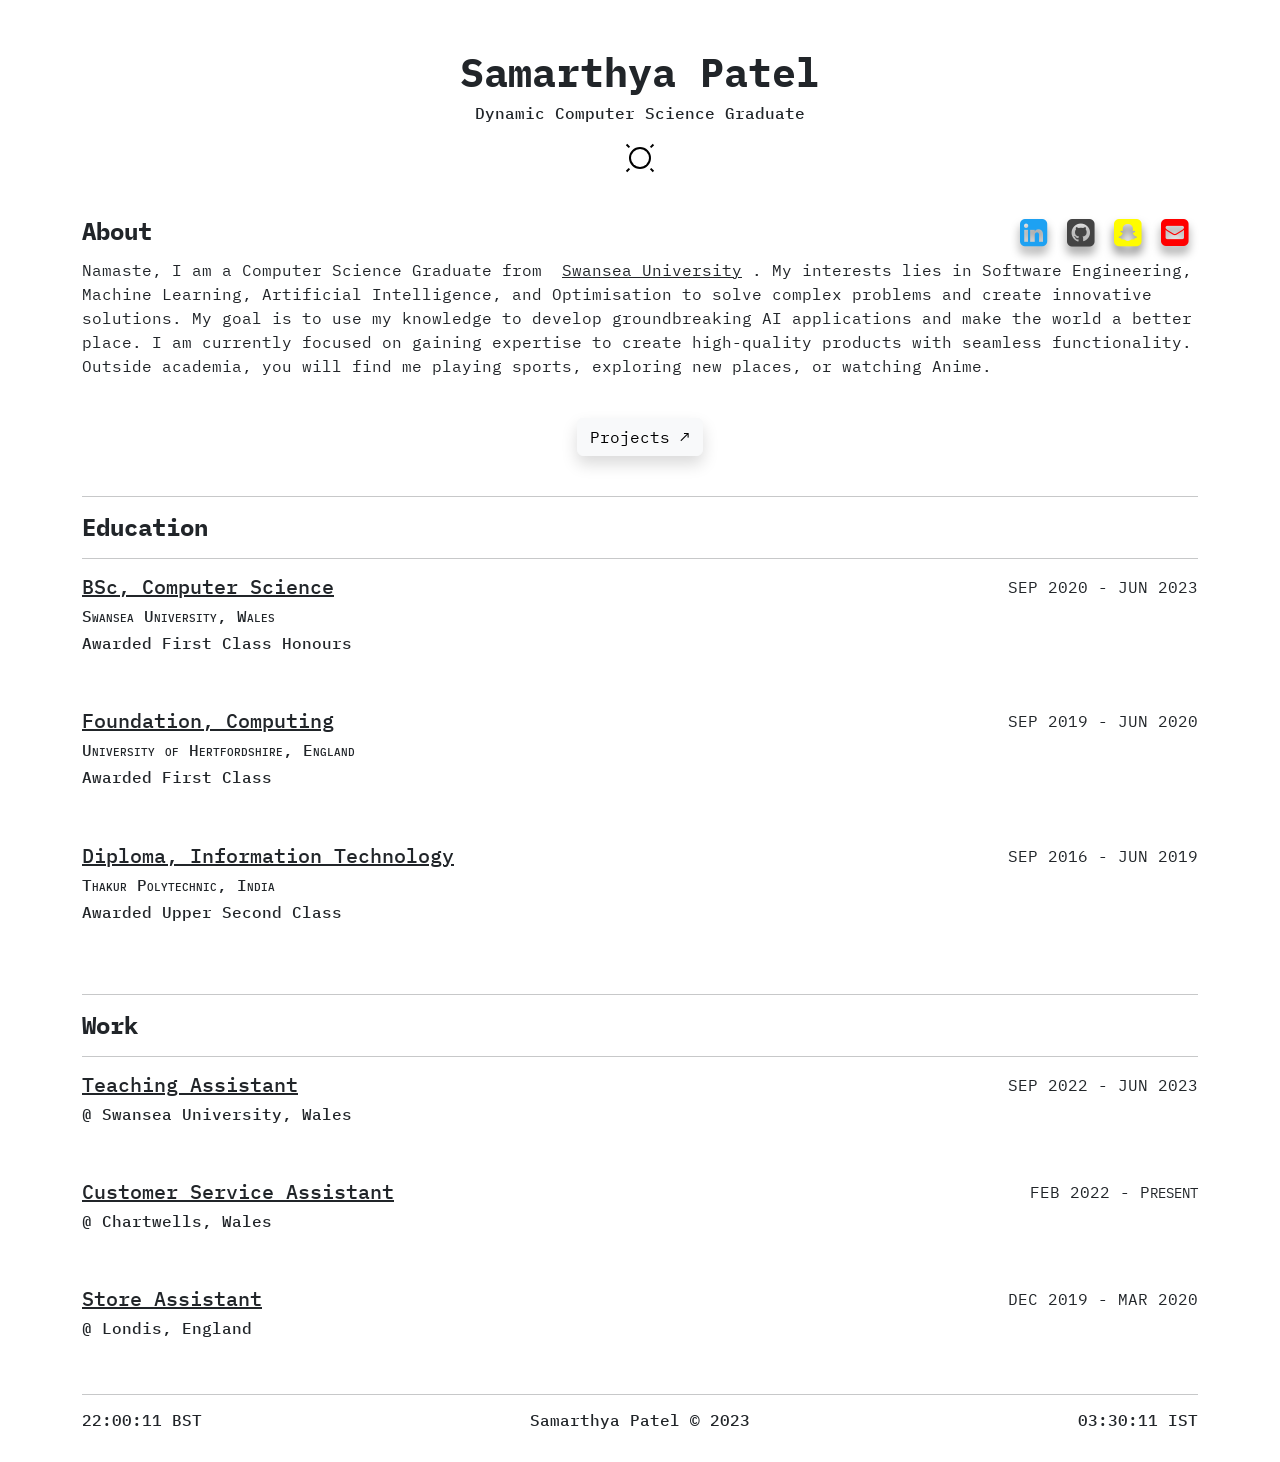
==== index.html @ 27f3c967 "Add files via upload" ====
<!DOCTYPE html>
<html lang="en">
<head>
    <meta charset="UTF-8">
    <meta http-equiv="X-UA-Compatible" content="IE=edge">
    <meta name="viewport" content="width=device-width, initial-scale=1.0">
    <link rel="stylesheet" href="style.css">
    <link rel="stylesheet" href="https://maxcdn.bootstrapcdn.com/font-awesome/4.7.0/css/font-awesome.min.css">
    <link href="https://cdn.jsdelivr.net/npm/bootstrap@5.3.0/dist/css/bootstrap.min.css" rel="stylesheet" integrity="sha384-9ndCyUaIbzAi2FUVXJi0CjmCapSmO7SnpJef0486qhLnuZ2cdeRhO02iuK6FUUVM" crossorigin="anonymous">
    <link rel="preconnect" href="https://fonts.googleapis.com">
    <link rel="preconnect" href="https://fonts.gstatic.com" crossorigin>
    <link href="https://fonts.googleapis.com/css2?family=IBM+Plex+Mono&display=swap" rel="stylesheet">
    <script src="script.js"></script>
    <title>Samarthya Patel</title>
</head>
<body class="container" onload="startTime()">
    
    <header>
        <h1 class="text-center mt-5 fw-bold">Samarthya Patel</h1>
        <h6 class="text-center m-0 p-0 HeadLine">Dynamic Computer Science Graduate</h6>
        <br>
        <input type="checkbox" id="dark-mode-checkbox">
        <div class="container">
            <div class="theme-switch-wrapper">
                <label class="theme-switch" for="dark-mode-checkbox">
                    <div class="slider round">
                        <div class="sun-ray-1"></div>
                        <div class="sun-ray-2"></div>
                        <div class="sun-ray-3"></div>
                        <div class="sun-ray-4"></div>
                    </div>
                </label>
            </div>
        </div>
        <div class="small">
            <br>
            <div class="wrapper d-flex">
                <a target=_blank href="https://www.linkedin.com/in/samarthya-patel-bb78b11b9/"><i class="fa fa-2x fa-linkedin-square"></i></a>
                <a target=_blank href="https://github.com/SamarthyaPatel" class="github"><i class="fa fa-2x fa-github-square"></i></a>
                <a target=_blank href="https://t.snapchat.com/hsQxvr3f"><i class="fa fa-2x fa-snapchat-square"></i></a>
                <a href="mailto:samarthyapatel04@gmail.com"><i class="fa fa-2x fa-envelope-square"></i></a>
            </div>
        </div>
    </header>
    <main>
        <div class="AboutMe">
            <div class="d-flex mt-5 mb-1 justify-content-between">
                <h4><strong>About</strong></h4>
                <div class="big">
                    <div class="wrapper">
                        <a target=_blank href="https://www.linkedin.com/in/samarthya-patel-bb78b11b9/"><i class="fa fa-2x fa-linkedin-square"></i></a>
                        <a target=_blank href="https://github.com/SamarthyaPatel" class="github1"><i class="fa fa-2x fa-github-square"></i></a>
                        <a target=_blank href="https://t.snapchat.com/hsQxvr3f"><i class="fa fa-2x fa-snapchat-square"></i></a>
                        <a href="mailto:samarthyapatel04@gmail.com"><i class="fa fa-2x fa-envelope-square"></i></a>
                    </div>
                </div>
            </div>
            <div class="row">
                <p class="para">
                    Namaste, I am a Computer Science Graduate from <a class="text-decoration-underline" style="color: inherit; background-color: inherit;" target="_blank" href="https://swan.ac.uk">Swansea University</a>. My interests lies in Software Engineering, Machine Learning, Artificial Intelligence, and Optimisation to solve complex problems and create innovative solutions. 
                    My goal is to use my knowledge to develop groundbreaking AI applications and make the world a better place. 
                    I am currently focused on gaining expertise to create high-quality products with seamless functionality.
                    Outside academia, you will find me playing sports, exploring new places, or watching Anime.
                </p>
            </div>
        </div>
        <br>
        <div class="text-center">
            <a id="projects" class="btn btn-light shadow display-6" href="projects.html">Projects ↗</a>
        </div>
        <br>
        <hr>
        <div class="Education">
            <h4 class="mb-3"><strong>Education</strong></h4>
            <hr>
            <div id="bach" class="mb-5 d-flex justify-content-between">
                <div>
                    <h5>BSc, Computer Science</h5>
                    <h6 class="uni" style="font-variant: small-caps;">Swansea University, Wales</h6>
                    <h6>Awarded First Class Honours</h6>
                </div>
                <div class="big">
                    <p>SEP 2020 - JUN 2023</p>
                </div>
                <div class="small">
                    <mark style="background-color: lightgrey; color: black;">SEP 2020 - JUN 2023</mark>
                    <div class="custom-hr">
                        <hr class="hr-line">
                    </div>
                </div>
            </div>
            <div id="assoc" class="mb-5  d-flex justify-content-between">
                <div>
                    <h5>Foundation, Computing</h5>
                    <h6 class="uni" style="font-variant: small-caps;">University of Hertfordshire, England</h6>
                    <h6>Awarded First Class</h6>
                </div>
                <div class="big">
                    <p>SEP 2019 - JUN 2020</p>
                </div>
                <div class="small">
                    <mark style="background-color: lightgrey; color: black;">SEP 2019 - JUN 2020</mark>
                    <div class="custom-hr">
                        <hr class="hr-line">
                    </div>
                </div>
            </div>
            <div id="diploma" class="d-flex justify-content-between">
                <div>
                    <h5>Diploma, Information Technology</h5>
                    <h6 class="uni" style="font-variant: small-caps;">Thakur Polytechnic, India</h6>
                    <h6>Awarded Upper Second Class</h6>
                </div>
                <div class="big">
                    <p>SEP 2016 - JUN 2019</p>
                </div>
                <div class="small">
                    <mark style="background-color: lightgrey; color: black;">SEP 2016 - JUN 2019</mark>
                </div>
            </div>
        </div>

        <br><br>
        <hr>
        <div class="Work">
            <h4 class="mb-3"><strong>Work</strong></h4>
            <hr>
            <div id="Teach" class="mb-5 d-flex justify-content-between">
                <div>
                    <h5>Teaching Assistant</h5>
                    <h6>@ Swansea University, Wales</h6>
                </div>
                <div class="big">
                    <p>SEP 2022 - JUN 2023</p>
                </div>
                <div class="small">
                    <mark style="background-color: lightgrey; color: black;">SEP 2022 - JUN 2023</mark>
                    <div class="custom-hr">
                        <hr class="hr-line">
                    </div>
                </div>
            </div>
            <div id="CSA" class="mb-5 d-flex justify-content-between">
                <div>
                    <h5>Customer Service Assistant</h5>
                    <h6>@ Chartwells, Wales</h6>
                </div>
                <div class="big">
                    <p>FEB 2022 - P<small>RESENT</small></p>
                </div>
                <div class="small">
                    <mark style="background-color: lightgrey; color: black;">FEB 2022 - P<small>RESENT</small></mark>
                    <div class="custom-hr">
                        <hr class="hr-line">
                    </div>
                </div>
            </div>
            <div id="SA" class="mb-5 d-flex justify-content-between">
                <div>
                    <h5>Store Assistant</h5>
                    <h6>@ Londis, England</h6>
                </div>
                <div class="big">
                    <p>DEC 2019 - MAR 2020</p>
                </div>
                <div class="small">
                    <mark style="background-color: lightgrey; color: black;">DEC 2019 - MAR 2020</mark>
                </div>
            </div>
        </div>

    </main>
    <hr>
    <div class="big">
        <footer class="mb-4 d-flex justify-content-between">
            <div class="d-flex">
                <h6 id="London"></h6>
                <h6>&nbsp;BST</h6>
            </div>
            <h6 class="">Samarthya Patel ©️ 2023 </h6>
            <div class="d-flex">
                <h6 id="Mumbai"></h6>
                <h6>&nbsp;IST</h6>
            </div>
        </footer>
    </div>

    <footer class="small">
        <h6 class="text-center">Samarthya Patel ©️ 2023 </h6>
    </footer>
</body>
</html>
---- style.css ----
html, body, .container {
    background-color:#FFFFFF;
    font-family: 'IBM Plex Mono',sans-serif,-apple-system !important;
}

footer {
    user-select: none;
}

/* Extra small devices (phones, 600px and down) */
@media only screen and (max-width: 600px) {

    .HeadLine {
        font-size: 13px;
        font-weight: bold;
    }

    #bach, #assoc, #diploma, #Teach, #CSA, #SA {
        display: block !important;
    }

    .big {
        display: none;
    }
    
    .custom-hr {
        max-width: 50%;
        margin: 40px auto;
        text-align: center;
        .hr-line {
          position: relative;
          border: 0;
          height: 1em;
          &:before {
            content: '';
            background: linear-gradient(to right, white, black, white);
            position: absolute;
            left: 0;
            top: 50%;
            width: 100%;
            height: 1px;
          }
        }
    }
    
    .small {
        text-align: center;
    }

    h5, h6 {
        text-align: center;
    }

    .AboutMe .para {
        padding-left: 10px;
        padding-right: 10px;
        text-align: center;
    }
}
/* Small devices (portrait tablets and large phones, 600px and up) */
@media only screen and (min-width: 600px) {
    .small {
        display: none;
    }
}
/* Large devices (laptops/desktops, 992px and up) */
@media only screen and (min-width: 600px) {
    html, body {
        /* background-color: white;
        color: black; */
        
    }

    .small {
        display: none;
    }

    h5 {
        text-decoration: underline;
    }
}

  
  .wrapper {
    display: inline-flex;
    margin: 0;
    padding: 0;
    align-items: center;
    justify-content: center;
  }
  
  a {
    padding: 0px 10px;
  }
  
  .wrapper a:nth-child(1) {
    color: #1DA1F2;
    cursor: pointer;
    text-shadow: 0px 7px 10px rgba(0, 0, 0, 0.4);
    transition: all ease-in-out 150ms;
  }
  
  .wrapper a:nth-child(1):hover {
    margin-top: -10px;
    text-shadow: 0px 16px 10px rgba(0, 0, 0, 0.3);
    transform: translate(0, -8);
  }
  
  .wrapper a:nth-child(2) {
    color: #444;
    cursor: pointer;
    text-shadow: 0px 7px 10px rgba(0, 0, 0, 0.4);
    transition: all ease-in-out 150ms;
  }
  
  .wrapper a:nth-child(2):hover {
    margin-top: -10px;
    text-shadow: 0px 16px 10px rgba(0, 0, 0, 0.3);
    transform: translate(0, -8);
  }
  
  .wrapper a:nth-child(3) {
    color: #fffc00;
    cursor: pointer;
    text-shadow: 0px 7px 10px rgba(0, 0, 0, 0.5);
    transition: all ease-in-out 150ms;
  }
  
  .wrapper a:nth-child(3):hover {
    margin-top: -10px;
    text-shadow: 0px 14px 10px rgba(0, 0, 0, 0.4);
    transform: translate(0, -5);
  }
  .wrapper a:nth-child(4) {
    color: red;
    cursor: pointer;
    text-shadow: 0px 7px 10px rgba(0, 0, 0, 0.4);
    transition: all ease-in-out 150ms;
  }
  .wrapper a:nth-child(4):hover {
    margin-top: -10px;
    text-shadow: 0px 16px 10px rgba(0, 0, 0, 0.3);
    transform: translate(0, -8);
  }










/* Variables */
:root {
    /* Animation speed */
    --animation-speed: .3s;
    
    /* Light-mode colors */
    --light-font-color: black;
    --light-bg-color: #fff;
    --light-black: black;
  
    /* Dark-mode colors */
    --dark-font-color: #ffffffff;
    --dark-bg-color: black;
    --dark-black: black;
  
    /* Color variables */
    --font-color: var(--light-font-color);
    --bg-color: var(--light-bg-color);
    --black: var(--light-black);
  }
  
  #dark-mode-checkbox ~ .container {
    /* Set light mode variables */
    --font-color: var(--light-font-color);
    --bg-color: var(--light-bg-color);
    --black: var(--light-black);
  }
  
  #dark-mode-checkbox:checked ~ .container {
    /* Set dark mode variables */
    --font-color: var(--dark-font-color);
    --bg-color: var(--dark-bg-color);
    --black: var(--dark-black);
  }
  
  .theme-switch-wrapper {
    width: 22px;
    height: 22px;
    margin: auto;
  }
  
  .theme-switch {
    display: inline-block;
    height: 22px;
    position: relative;
    width: 22px;
  }
  
  .theme-switch input {
    display: none;
  }
  
  .slider {
    background-color: var(--black);
    bottom: 0;
    cursor: pointer;
    left: 0;
    position: absolute;
    right: 0;
    top: 0;
    transform: rotateZ(-225deg);
    transition: var(--animation-speed) all;
  }
  
  .slider:before {
    background-color: #fff;
    bottom: 2px;
    content: '';
    height: 18px;
    left: 2px;
    position: absolute;
    transition: 0.3s;
    width: 18px;
  }
  
  #dark-mode-checkbox:checked
    ~ .container
    > .theme-switch-wrapper
    > .theme-switch
    > .slider {
    background-color: var(--font-color);
    transform: rotateZ(-45deg);
  }
  
  #dark-mode-checkbox:checked
    ~ .container
    > .theme-switch-wrapper
    > .theme-switch
    > .slider:before {
    background-color: var(--bg-color);
    transform: translateX(10px);
  }
  
  .slider.round {
    border-radius: 34px;
  }
  
  .slider.round:before {
    border-radius: 50%;
  }
  
  #dark-mode-checkbox:checked
    ~ .container
    > .theme-switch-wrapper
    > .theme-switch
    > .slider
    > .sun-ray-1 {
    transform: scale(0.1, 0.1);
    opacity: 0;
  }
  
  #dark-mode-checkbox:checked
    ~ .container
    > .theme-switch-wrapper
    > .theme-switch
    > .slider
    > .sun-ray-1
    + .sun-ray-2 {
    transform: scale(0.1, 0.1);
    opacity: 0;
  }
  
  .sun-ray-1,
  .sun-ray-2 {
    transition: var(--animation-speed) all;
  }
  
  .sun-ray-1:before {
    content: '';
    position: absolute;
    left: -8px;
    top: 10px;
    height: 2px;
    width: 4px;
    background-color: var(--black);
  }
  
  .sun-ray-1:after {
    content: '';
    position: absolute;
    right: -8px;
    top: 10px;
    height: 2px;
    width: 4px;
    background-color: var(--black);
  }
  
  .sun-ray-2:before {
    content: '';
    position: absolute;
    left: 50%;
    top: -8px;
    transform: translateX(-50%);
    height: 4px;
    width: 2px;
    background-color: var(--black);
  }
  
  .sun-ray-2:after {
    content: '';
    position: absolute;
    left: 50%;
    top: 26px;
    transform: translateX(-50%);
    height: 4px;
    width: 2px;
    background-color: var(--black);
  }
  
  .container {
    background-color: var(--bg-color);
    transition: var(--animation-speed) all;
  }


#dark-mode-checkbox {
    display: none;
    user-select: none;
}


#project {
    color: inherit;
    background-color: inherit;
}
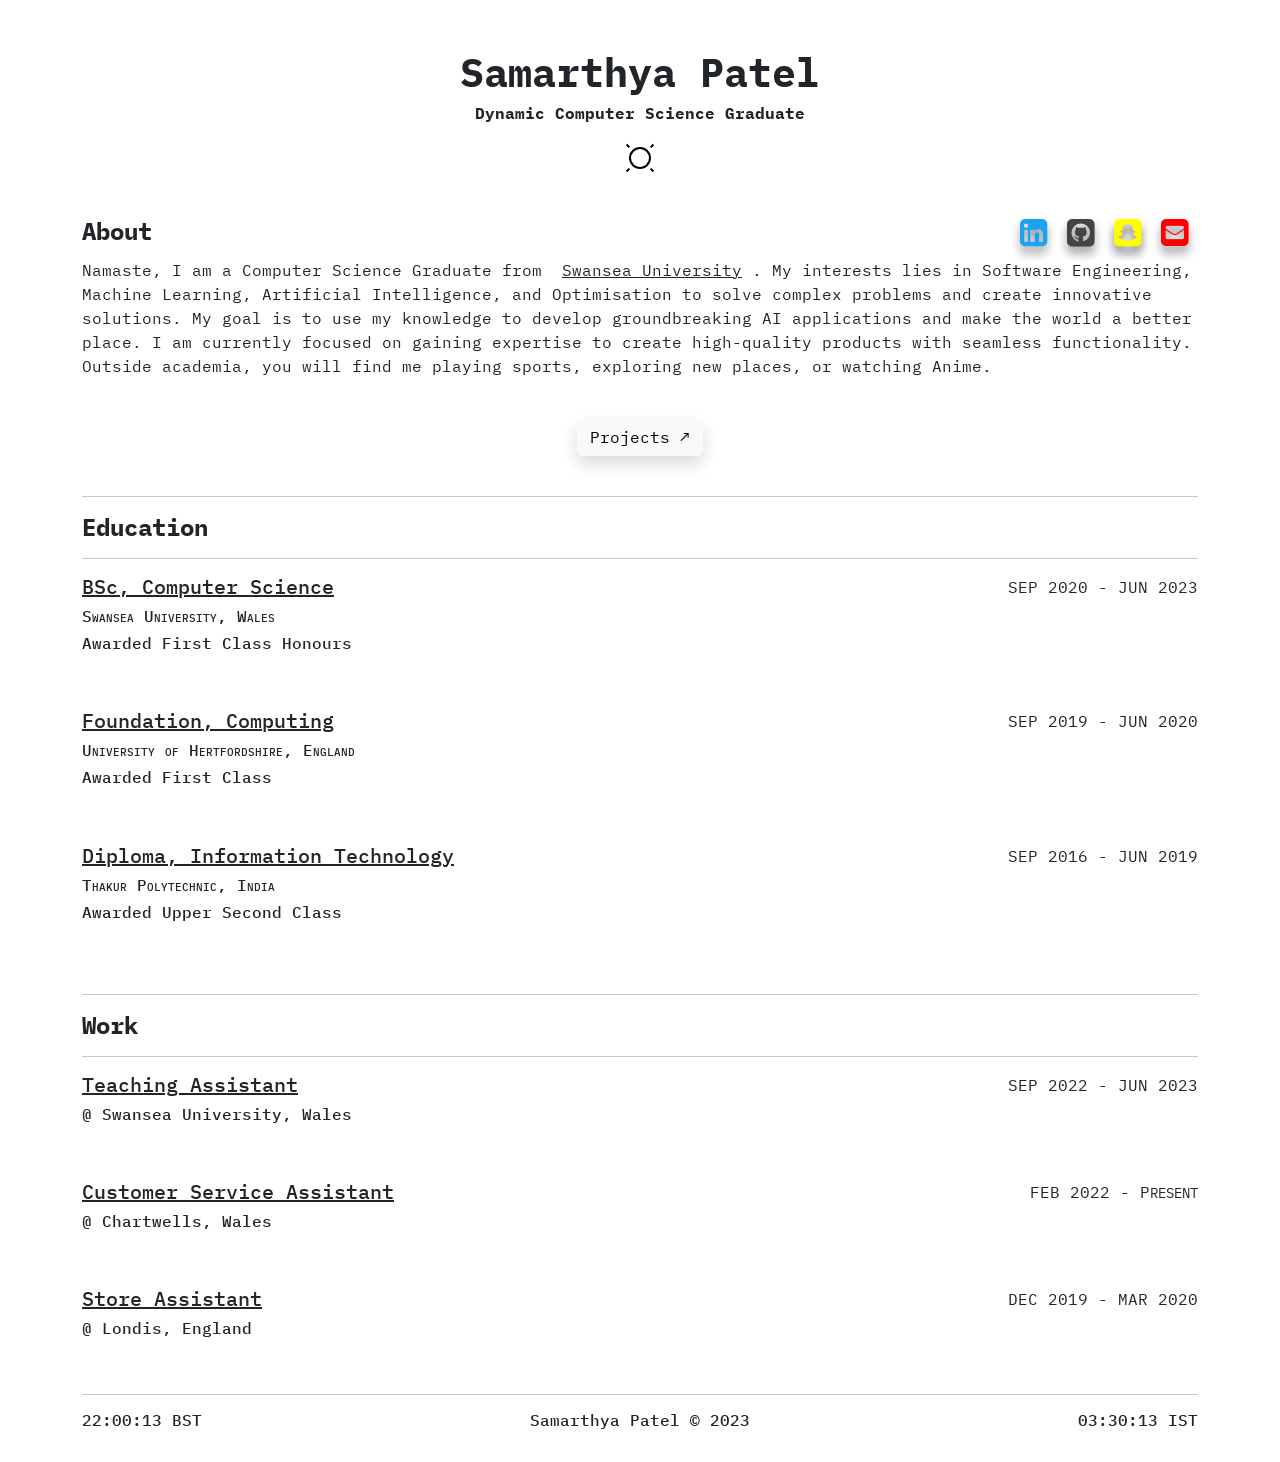
==== commit 9b21b74e: "Add files via upload" ====
--- a/index.html
+++ b/index.html
@@ -17,10 +17,10 @@
     
     <header>
         <h1 class="text-center mt-5 fw-bold">Samarthya Patel</h1>
-        <h6 class="text-center m-0 p-0 HeadLine">Dynamic Computer Science Graduate</h6>
+        <h6 class="text-center m-0 p-0 HeadLine fw-bold" style="user-select: none;">Dynamic Computer Science Graduate</h6>
         <br>
         <input type="checkbox" id="dark-mode-checkbox">
-        <div class="container">
+        <div class="themebox">
             <div class="theme-switch-wrapper">
                 <label class="theme-switch" for="dark-mode-checkbox">
                     <div class="slider round">
--- a/style.css
+++ b/style.css
@@ -1,6 +1,13 @@
 html, body, .container {
     background-color:#FFFFFF;
     font-family: 'IBM Plex Mono',sans-serif,-apple-system !important;
+}
+
+h1 {
+  text-decoration: none;
+  user-select: none;
+  -moz-user-select: none;
+  -webkit-user-select: none;
 }
 
 footer {
@@ -66,9 +73,6 @@
 /* Large devices (laptops/desktops, 992px and up) */
 @media only screen and (min-width: 600px) {
     html, body {
-        /* background-color: white;
-        color: black; */
-        
     }
 
     .small {
@@ -173,14 +177,14 @@
     --black: var(--light-black);
   }
   
-  #dark-mode-checkbox ~ .container {
+  #dark-mode-checkbox ~ .themebox {
     /* Set light mode variables */
     --font-color: var(--light-font-color);
     --bg-color: var(--light-bg-color);
     --black: var(--light-black);
   }
   
-  #dark-mode-checkbox:checked ~ .container {
+  #dark-mode-checkbox:checked ~ .themebox {
     /* Set dark mode variables */
     --font-color: var(--dark-font-color);
     --bg-color: var(--dark-bg-color);
@@ -228,7 +232,7 @@
   }
   
   #dark-mode-checkbox:checked
-    ~ .container
+    ~ .themebox
     > .theme-switch-wrapper
     > .theme-switch
     > .slider {
@@ -237,7 +241,7 @@
   }
   
   #dark-mode-checkbox:checked
-    ~ .container
+    ~ .themebox
     > .theme-switch-wrapper
     > .theme-switch
     > .slider:before {
@@ -254,7 +258,7 @@
   }
   
   #dark-mode-checkbox:checked
-    ~ .container
+    ~ .themebox
     > .theme-switch-wrapper
     > .theme-switch
     > .slider
@@ -264,7 +268,7 @@
   }
   
   #dark-mode-checkbox:checked
-    ~ .container
+    ~ .themebox
     > .theme-switch-wrapper
     > .theme-switch
     > .slider
@@ -321,9 +325,9 @@
     background-color: var(--black);
   }
   
-  .container {
+  .themebox {
     background-color: var(--bg-color);
-    transition: var(--animation-speed) all;
+    /* transition: var(--animation-speed) all; */
   }
 
 
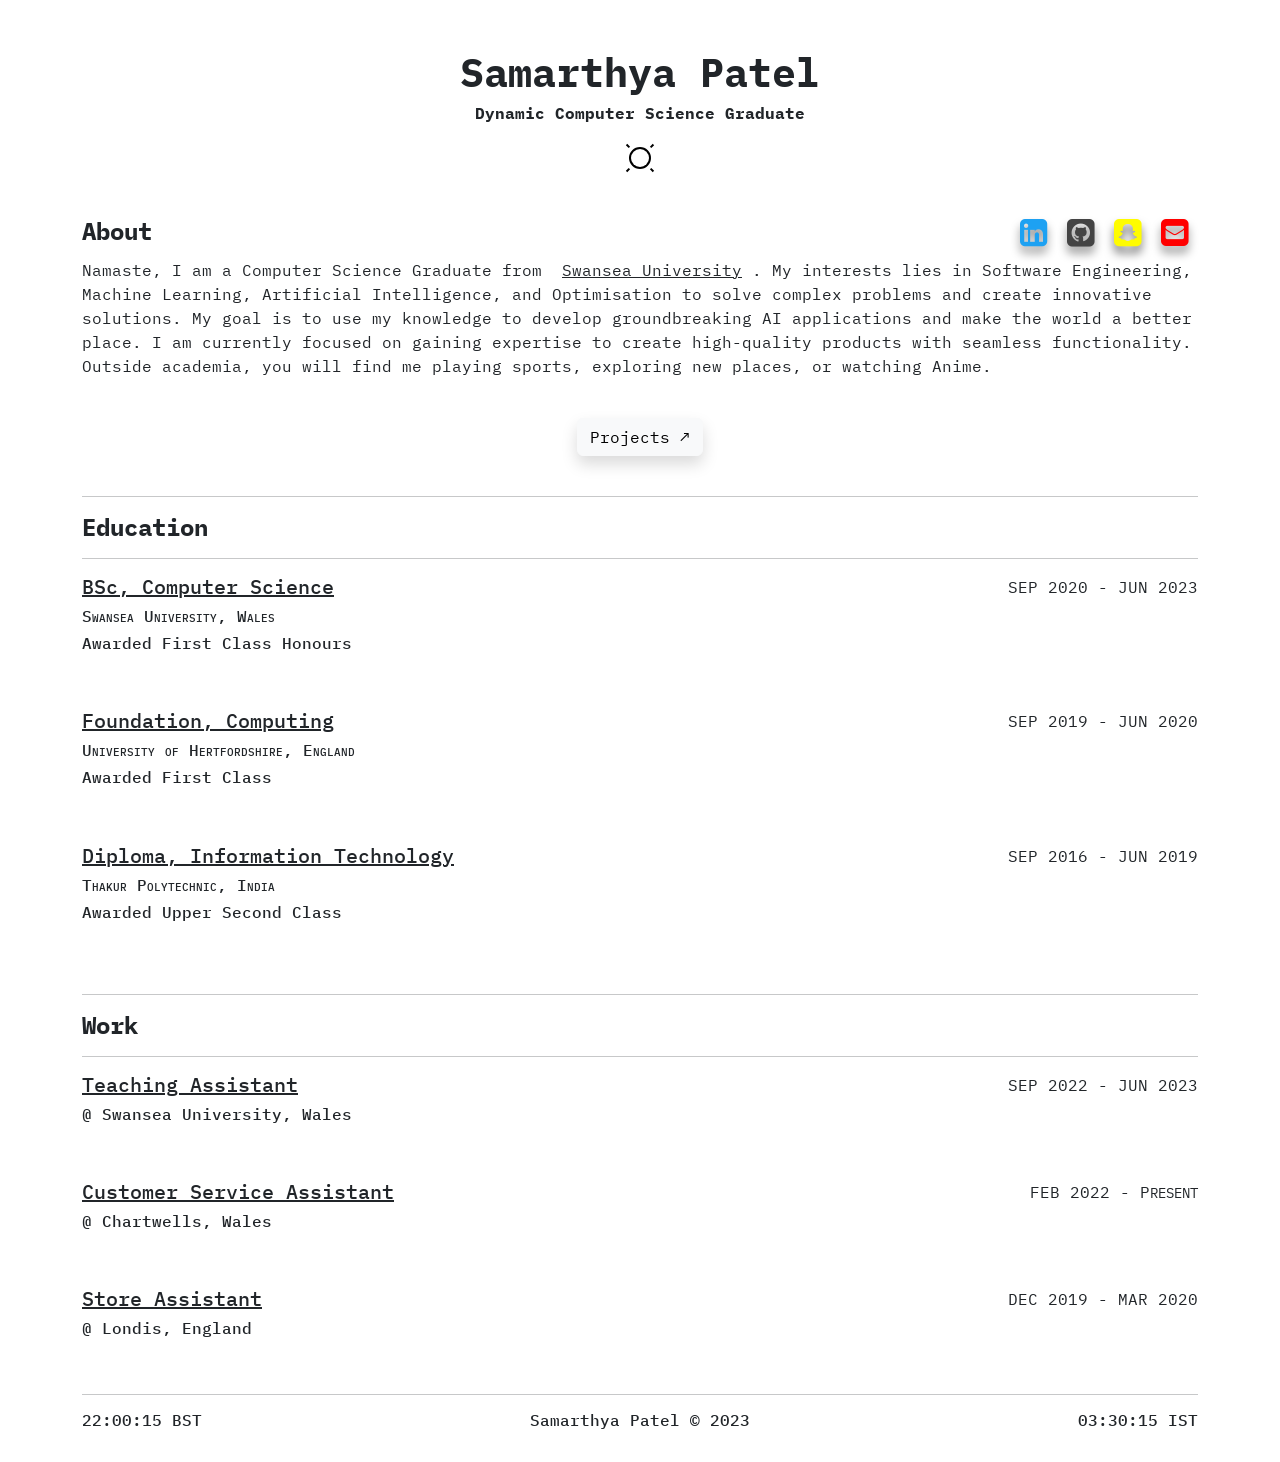
==== commit 69e94a07: "Add files via upload" ====
--- a/index.html
+++ b/index.html
@@ -11,7 +11,8 @@
     <link rel="preconnect" href="https://fonts.gstatic.com" crossorigin>
     <link href="https://fonts.googleapis.com/css2?family=IBM+Plex+Mono&display=swap" rel="stylesheet">
     <script src="script.js"></script>
-    <title>Samarthya Patel</title>
+    <link rel="icon" href="logo.png">
+    <title>Sir Patel Jr</title>
 </head>
 <body class="container" onload="startTime()">
     
@@ -66,7 +67,7 @@
         </div>
         <br>
         <div class="text-center">
-            <a id="projects" class="btn btn-light shadow display-6" href="projects.html">Projects ↗</a>
+            <a id="projects" class="btn btn-light shadow display-6" href="projects">Projects ↗</a>
         </div>
         <br>
         <hr>
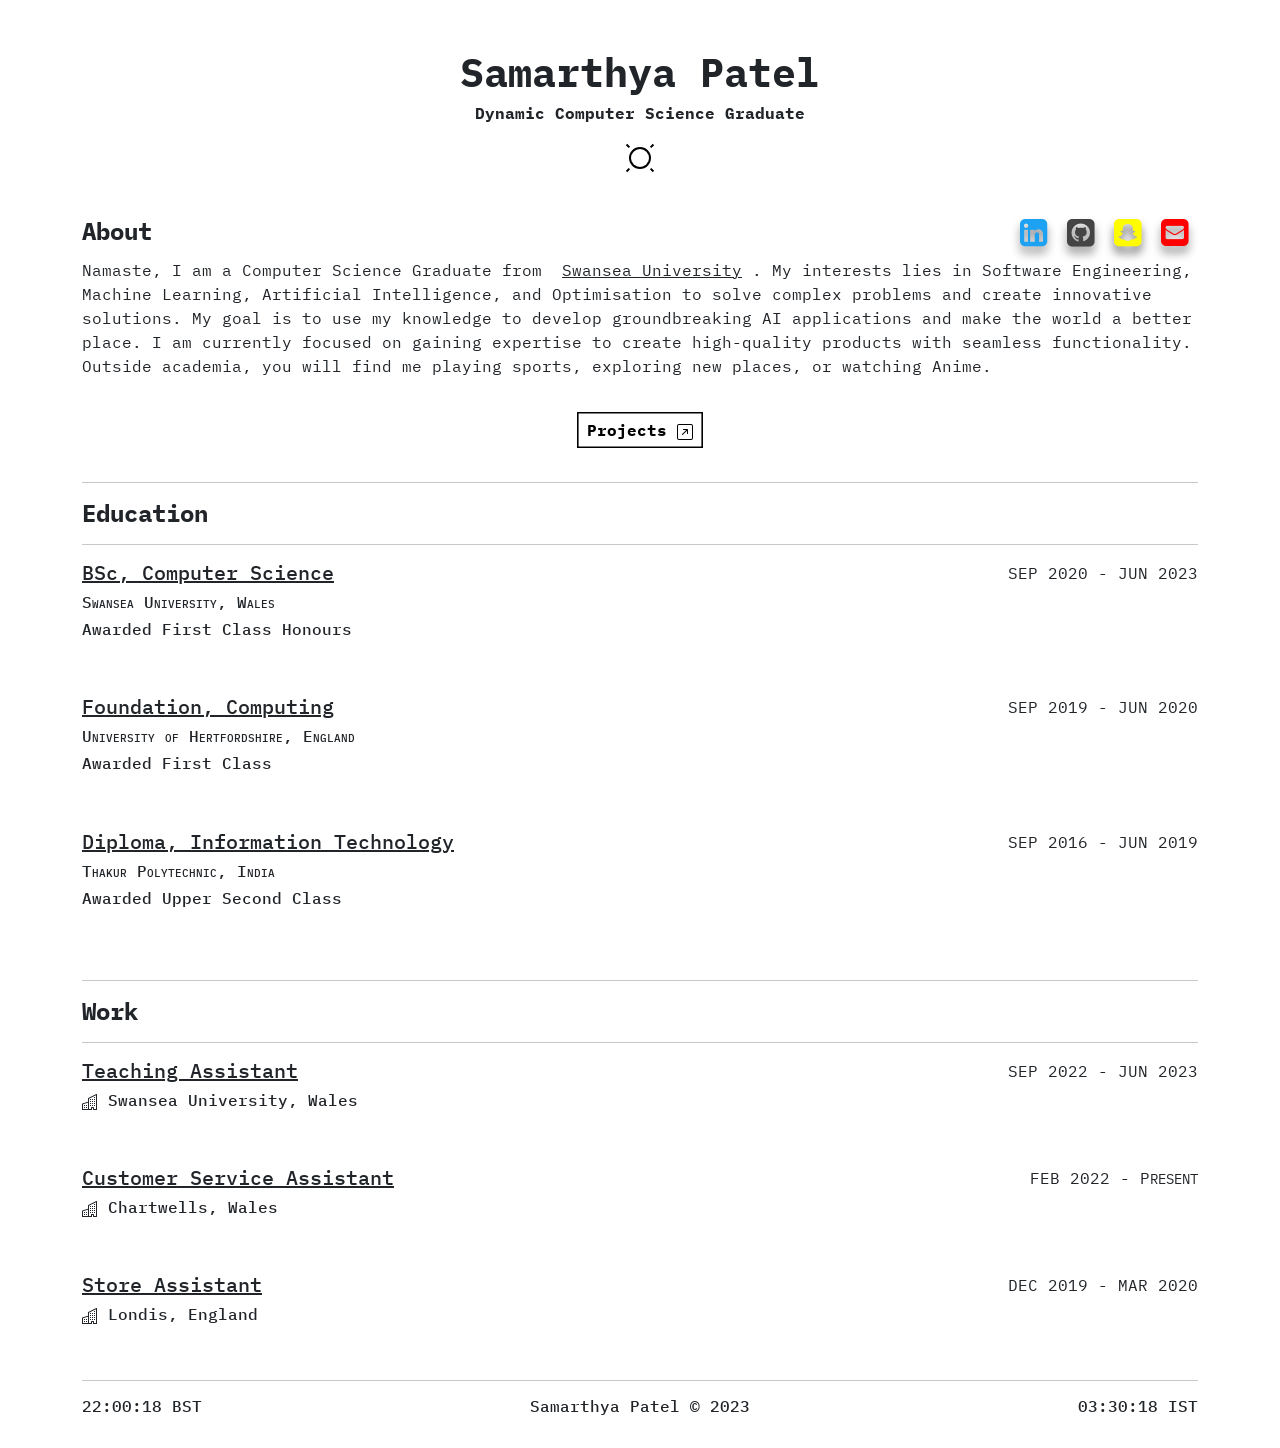
==== commit bd810a2d: "Add files via upload" ====
--- a/index.html
+++ b/index.html
@@ -67,7 +67,9 @@
         </div>
         <br>
         <div class="text-center">
-            <a id="projects" class="btn btn-light shadow display-6" href="projects">Projects ↗</a>
+            <a id="projects-link" href="projects"> Projects <svg xmlns="http://www.w3.org/2000/svg" width="16" height="16" fill="currentColor" class="bi bi-arrow-up-right-square" viewBox="0 0 16 16">
+                <path fill-rule="evenodd" d="M15 2a1 1 0 0 0-1-1H2a1 1 0 0 0-1 1v12a1 1 0 0 0 1 1h12a1 1 0 0 0 1-1V2zM0 2a2 2 0 0 1 2-2h12a2 2 0 0 1 2 2v12a2 2 0 0 1-2 2H2a2 2 0 0 1-2-2V2zm5.854 8.803a.5.5 0 1 1-.708-.707L9.243 6H6.475a.5.5 0 1 1 0-1h3.975a.5.5 0 0 1 .5.5v3.975a.5.5 0 1 1-1 0V6.707l-4.096 4.096z"/>
+              </svg></a>
         </div>
         <br>
         <hr>
@@ -129,7 +131,10 @@
             <div id="Teach" class="mb-5 d-flex justify-content-between">
                 <div>
                     <h5>Teaching Assistant</h5>
-                    <h6>@ Swansea University, Wales</h6>
+                    <h6><svg xmlns="http://www.w3.org/2000/svg" width="16" height="16" fill="currentColor" class="bi bi-buildings" viewBox="0 0 16 16">
+                        <path d="M14.763.075A.5.5 0 0 1 15 .5v15a.5.5 0 0 1-.5.5h-3a.5.5 0 0 1-.5-.5V14h-1v1.5a.5.5 0 0 1-.5.5h-9a.5.5 0 0 1-.5-.5V10a.5.5 0 0 1 .342-.474L6 7.64V4.5a.5.5 0 0 1 .276-.447l8-4a.5.5 0 0 1 .487.022ZM6 8.694 1 10.36V15h5V8.694ZM7 15h2v-1.5a.5.5 0 0 1 .5-.5h2a.5.5 0 0 1 .5.5V15h2V1.309l-7 3.5V15Z"/>
+                        <path d="M2 11h1v1H2v-1Zm2 0h1v1H4v-1Zm-2 2h1v1H2v-1Zm2 0h1v1H4v-1Zm4-4h1v1H8V9Zm2 0h1v1h-1V9Zm-2 2h1v1H8v-1Zm2 0h1v1h-1v-1Zm2-2h1v1h-1V9Zm0 2h1v1h-1v-1ZM8 7h1v1H8V7Zm2 0h1v1h-1V7Zm2 0h1v1h-1V7ZM8 5h1v1H8V5Zm2 0h1v1h-1V5Zm2 0h1v1h-1V5Zm0-2h1v1h-1V3Z"/>
+                      </svg> Swansea University, Wales</h6>
                 </div>
                 <div class="big">
                     <p>SEP 2022 - JUN 2023</p>
@@ -144,7 +149,10 @@
             <div id="CSA" class="mb-5 d-flex justify-content-between">
                 <div>
                     <h5>Customer Service Assistant</h5>
-                    <h6>@ Chartwells, Wales</h6>
+                    <h6><svg xmlns="http://www.w3.org/2000/svg" width="16" height="16" fill="currentColor" class="bi bi-buildings" viewBox="0 0 16 16">
+                        <path d="M14.763.075A.5.5 0 0 1 15 .5v15a.5.5 0 0 1-.5.5h-3a.5.5 0 0 1-.5-.5V14h-1v1.5a.5.5 0 0 1-.5.5h-9a.5.5 0 0 1-.5-.5V10a.5.5 0 0 1 .342-.474L6 7.64V4.5a.5.5 0 0 1 .276-.447l8-4a.5.5 0 0 1 .487.022ZM6 8.694 1 10.36V15h5V8.694ZM7 15h2v-1.5a.5.5 0 0 1 .5-.5h2a.5.5 0 0 1 .5.5V15h2V1.309l-7 3.5V15Z"/>
+                        <path d="M2 11h1v1H2v-1Zm2 0h1v1H4v-1Zm-2 2h1v1H2v-1Zm2 0h1v1H4v-1Zm4-4h1v1H8V9Zm2 0h1v1h-1V9Zm-2 2h1v1H8v-1Zm2 0h1v1h-1v-1Zm2-2h1v1h-1V9Zm0 2h1v1h-1v-1ZM8 7h1v1H8V7Zm2 0h1v1h-1V7Zm2 0h1v1h-1V7ZM8 5h1v1H8V5Zm2 0h1v1h-1V5Zm2 0h1v1h-1V5Zm0-2h1v1h-1V3Z"/>
+                      </svg> Chartwells, Wales</h6>
                 </div>
                 <div class="big">
                     <p>FEB 2022 - P<small>RESENT</small></p>
@@ -159,7 +167,10 @@
             <div id="SA" class="mb-5 d-flex justify-content-between">
                 <div>
                     <h5>Store Assistant</h5>
-                    <h6>@ Londis, England</h6>
+                    <h6><svg xmlns="http://www.w3.org/2000/svg" width="16" height="16" fill="currentColor" class="bi bi-buildings" viewBox="0 0 16 16">
+                        <path d="M14.763.075A.5.5 0 0 1 15 .5v15a.5.5 0 0 1-.5.5h-3a.5.5 0 0 1-.5-.5V14h-1v1.5a.5.5 0 0 1-.5.5h-9a.5.5 0 0 1-.5-.5V10a.5.5 0 0 1 .342-.474L6 7.64V4.5a.5.5 0 0 1 .276-.447l8-4a.5.5 0 0 1 .487.022ZM6 8.694 1 10.36V15h5V8.694ZM7 15h2v-1.5a.5.5 0 0 1 .5-.5h2a.5.5 0 0 1 .5.5V15h2V1.309l-7 3.5V15Z"/>
+                        <path d="M2 11h1v1H2v-1Zm2 0h1v1H4v-1Zm-2 2h1v1H2v-1Zm2 0h1v1H4v-1Zm4-4h1v1H8V9Zm2 0h1v1h-1V9Zm-2 2h1v1H8v-1Zm2 0h1v1h-1v-1Zm2-2h1v1h-1V9Zm0 2h1v1h-1v-1ZM8 7h1v1H8V7Zm2 0h1v1h-1V7Zm2 0h1v1h-1V7ZM8 5h1v1H8V5Zm2 0h1v1h-1V5Zm2 0h1v1h-1V5Zm0-2h1v1h-1V3Z"/>
+                      </svg> Londis, England</h6>
                 </div>
                 <div class="big">
                     <p>DEC 2019 - MAR 2020</p>
--- a/style.css
+++ b/style.css
@@ -2,6 +2,7 @@
     background-color:#FFFFFF;
     font-family: 'IBM Plex Mono',sans-serif,-apple-system !important;
 }
+
 
 h1 {
   text-decoration: none;
@@ -72,8 +73,6 @@
 }
 /* Large devices (laptops/desktops, 992px and up) */
 @media only screen and (min-width: 600px) {
-    html, body {
-    }
 
     .small {
         display: none;
@@ -146,9 +145,6 @@
     text-shadow: 0px 16px 10px rgba(0, 0, 0, 0.3);
     transform: translate(0, -8);
   }
-
-
-
 
 
 
@@ -175,6 +171,9 @@
     --font-color: var(--light-font-color);
     --bg-color: var(--light-bg-color);
     --black: var(--light-black);
+
+    --b:  black;
+    --c: white;
   }
   
   #dark-mode-checkbox ~ .themebox {
@@ -340,4 +339,47 @@
 #project {
     color: inherit;
     background-color: inherit;
+}
+
+a:link, a:visited, a:hover {
+  color: black;
+}
+
+
+
+
+
+#projects-link {
+  text-decoration: none;
+  box-shadow: 0 0 0 .1em inset var(--b); 
+  --_g: linear-gradient(var(--b) 0 0) no-repeat;
+  background: 
+    var(--_g) calc(var(--_p,0%) - 100%) 0%,
+    var(--_g) calc(200% - var(--_p,0%)) 0%,
+    var(--_g) calc(var(--_p,0%) - 100%) 100%,
+    var(--_g) calc(200% - var(--_p,0%)) 100%;
+  background-size: 50.5% calc(var(--_p,0%)/2 + .5%);
+  outline-offset: .1em;
+  transition: background-size .4s, background-position 0s .4s;
+}
+#projects-link:hover {
+  --_p: 100%;
+  transition: background-position .4s, background-size 0s;
+  color: var(--c) !important;
+}
+#projects-link:active {
+  box-shadow: 0 0 9e9q inset var(--b); 
+  background-color: var(--b);
+  color: var(--c) !important;
+}
+
+#projects-link {
+  cursor: pointer;
+  padding-top: 0.5em;
+  padding-bottom: 0.5em;
+  padding-left: 0.6em;
+  padding-right: 0.6em;
+  border: none;
+  font-weight: bold;
+  color: var(--b) !important;
 }
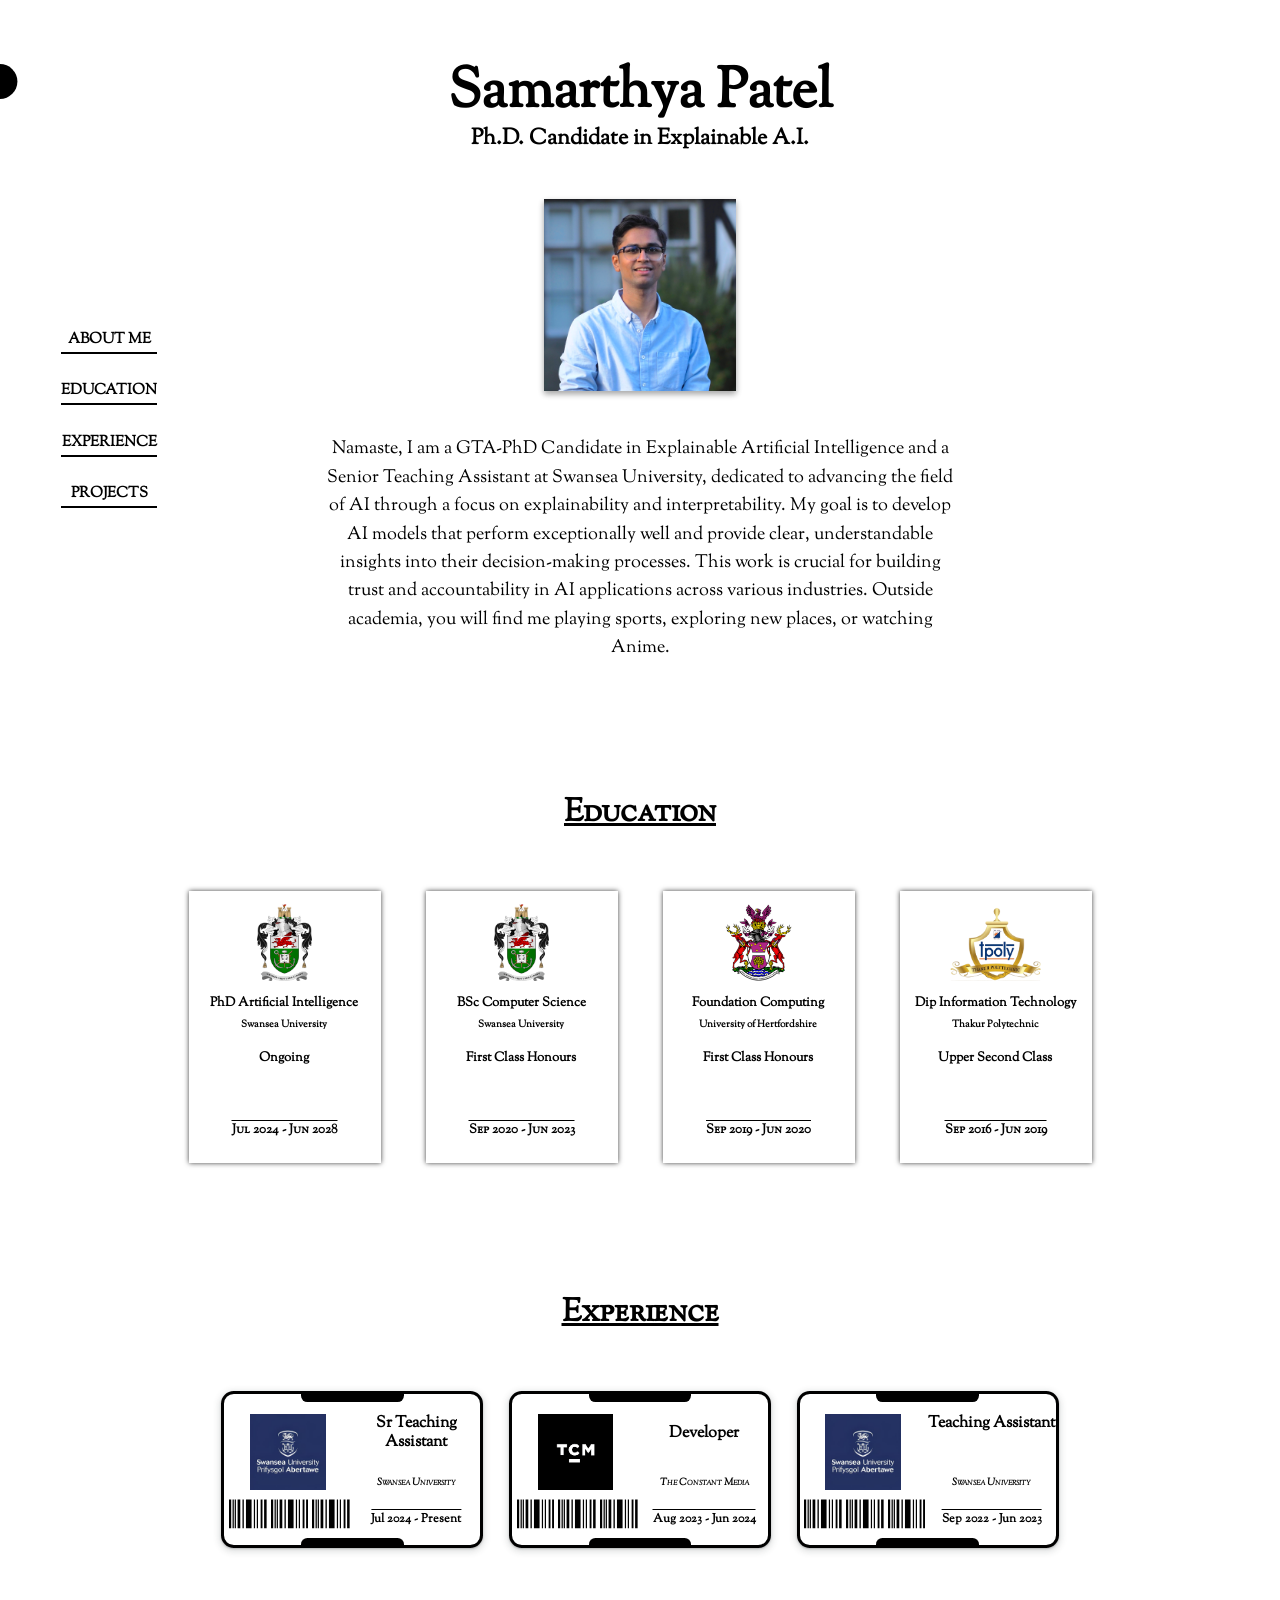
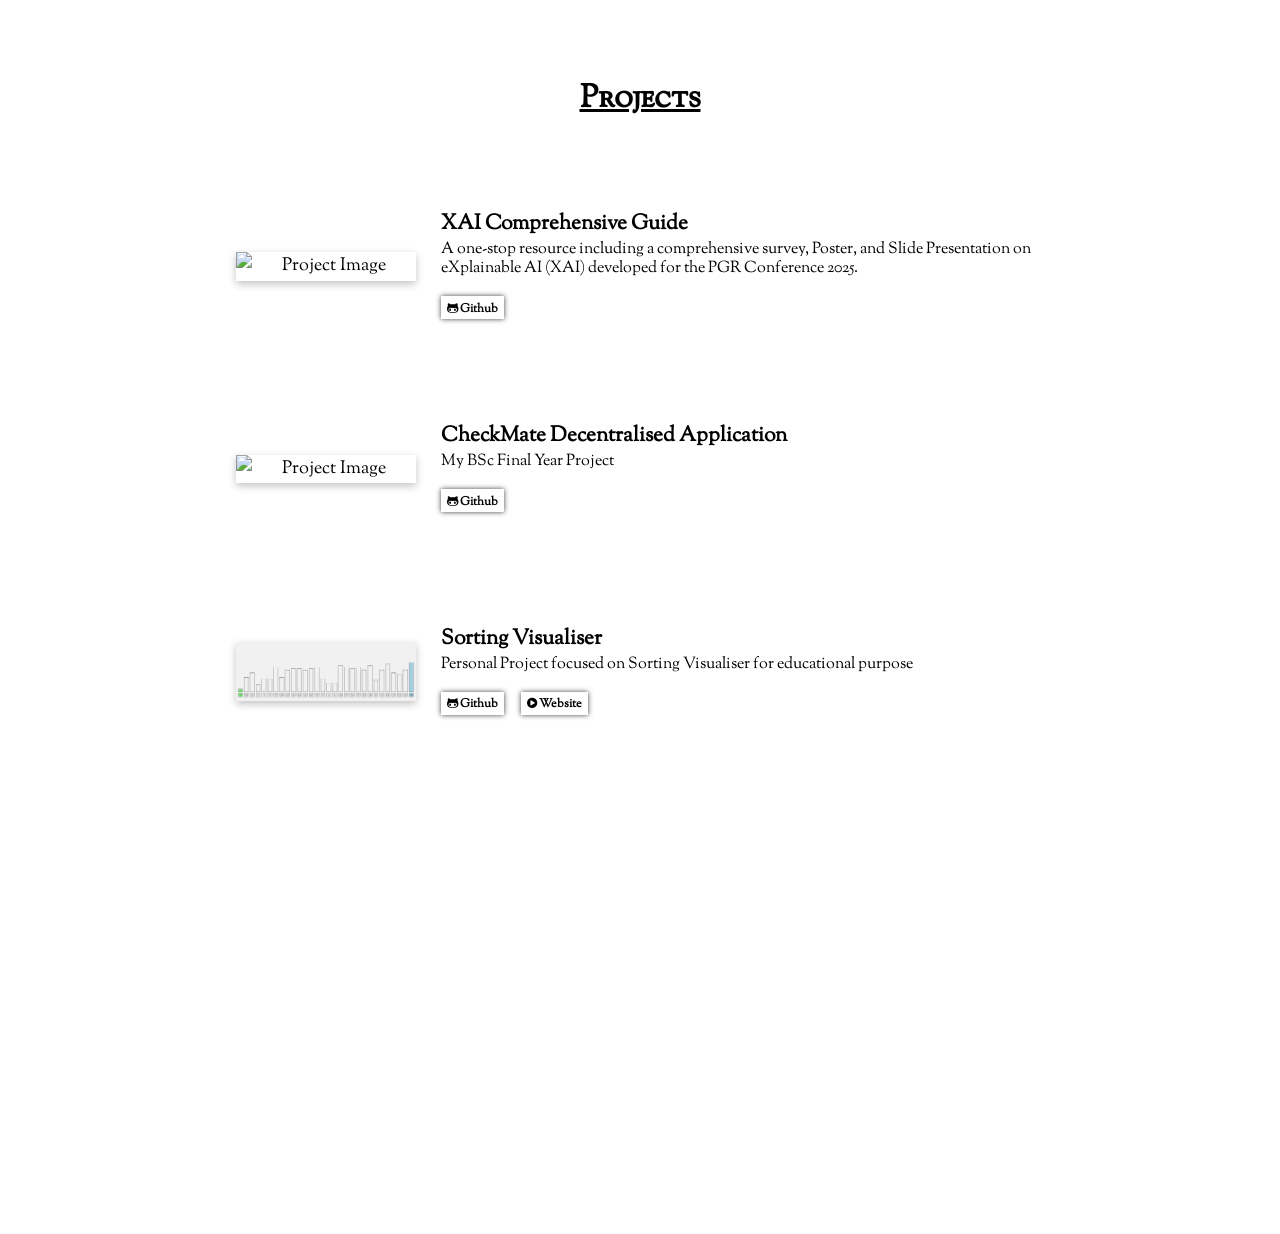
==== commit c7648c3e: "Add files via upload" ====
--- a/index.html
+++ b/index.html
@@ -1,205 +1,393 @@
-<!DOCTYPE html>
-<html lang="en">
-<head>
-    <meta charset="UTF-8">
-    <meta http-equiv="X-UA-Compatible" content="IE=edge">
-    <meta name="viewport" content="width=device-width, initial-scale=1.0">
-    <link rel="stylesheet" href="style.css">
-    <link rel="stylesheet" href="https://maxcdn.bootstrapcdn.com/font-awesome/4.7.0/css/font-awesome.min.css">
-    <link href="https://cdn.jsdelivr.net/npm/bootstrap@5.3.0/dist/css/bootstrap.min.css" rel="stylesheet" integrity="sha384-9ndCyUaIbzAi2FUVXJi0CjmCapSmO7SnpJef0486qhLnuZ2cdeRhO02iuK6FUUVM" crossorigin="anonymous">
-    <link rel="preconnect" href="https://fonts.googleapis.com">
-    <link rel="preconnect" href="https://fonts.gstatic.com" crossorigin>
-    <link href="https://fonts.googleapis.com/css2?family=IBM+Plex+Mono&display=swap" rel="stylesheet">
-    <script src="script.js"></script>
-    <link rel="icon" href="logo.png">
-    <title>Sir Patel Jr</title>
-</head>
-<body class="container" onload="startTime()">
-    
-    <header>
-        <h1 class="text-center mt-5 fw-bold">Samarthya Patel</h1>
-        <h6 class="text-center m-0 p-0 HeadLine fw-bold" style="user-select: none;">Dynamic Computer Science Graduate</h6>
-        <br>
-        <input type="checkbox" id="dark-mode-checkbox">
-        <div class="themebox">
-            <div class="theme-switch-wrapper">
-                <label class="theme-switch" for="dark-mode-checkbox">
-                    <div class="slider round">
-                        <div class="sun-ray-1"></div>
-                        <div class="sun-ray-2"></div>
-                        <div class="sun-ray-3"></div>
-                        <div class="sun-ray-4"></div>
-                    </div>
-                </label>
-            </div>
-        </div>
-        <div class="small">
-            <br>
-            <div class="wrapper d-flex">
-                <a target=_blank href="https://www.linkedin.com/in/samarthya-patel-bb78b11b9/"><i class="fa fa-2x fa-linkedin-square"></i></a>
-                <a target=_blank href="https://github.com/SamarthyaPatel" class="github"><i class="fa fa-2x fa-github-square"></i></a>
-                <a target=_blank href="https://t.snapchat.com/hsQxvr3f"><i class="fa fa-2x fa-snapchat-square"></i></a>
-                <a href="mailto:samarthyapatel04@gmail.com"><i class="fa fa-2x fa-envelope-square"></i></a>
-            </div>
-        </div>
-    </header>
-    <main>
-        <div class="AboutMe">
-            <div class="d-flex mt-5 mb-1 justify-content-between">
-                <h4><strong>About</strong></h4>
-                <div class="big">
-                    <div class="wrapper">
-                        <a target=_blank href="https://www.linkedin.com/in/samarthya-patel-bb78b11b9/"><i class="fa fa-2x fa-linkedin-square"></i></a>
-                        <a target=_blank href="https://github.com/SamarthyaPatel" class="github1"><i class="fa fa-2x fa-github-square"></i></a>
-                        <a target=_blank href="https://t.snapchat.com/hsQxvr3f"><i class="fa fa-2x fa-snapchat-square"></i></a>
-                        <a href="mailto:samarthyapatel04@gmail.com"><i class="fa fa-2x fa-envelope-square"></i></a>
-                    </div>
-                </div>
-            </div>
-            <div class="row">
-                <p class="para">
-                    Namaste, I am a Computer Science Graduate from <a class="text-decoration-underline" style="color: inherit; background-color: inherit;" target="_blank" href="https://swan.ac.uk">Swansea University</a>. My interests lies in Software Engineering, Machine Learning, Artificial Intelligence, and Optimisation to solve complex problems and create innovative solutions. 
-                    My goal is to use my knowledge to develop groundbreaking AI applications and make the world a better place. 
-                    I am currently focused on gaining expertise to create high-quality products with seamless functionality.
-                    Outside academia, you will find me playing sports, exploring new places, or watching Anime.
-                </p>
-            </div>
-        </div>
-        <br>
-        <div class="text-center">
-            <a id="projects-link" href="projects"> Projects <svg xmlns="http://www.w3.org/2000/svg" width="16" height="16" fill="currentColor" class="bi bi-arrow-up-right-square" viewBox="0 0 16 16">
-                <path fill-rule="evenodd" d="M15 2a1 1 0 0 0-1-1H2a1 1 0 0 0-1 1v12a1 1 0 0 0 1 1h12a1 1 0 0 0 1-1V2zM0 2a2 2 0 0 1 2-2h12a2 2 0 0 1 2 2v12a2 2 0 0 1-2 2H2a2 2 0 0 1-2-2V2zm5.854 8.803a.5.5 0 1 1-.708-.707L9.243 6H6.475a.5.5 0 1 1 0-1h3.975a.5.5 0 0 1 .5.5v3.975a.5.5 0 1 1-1 0V6.707l-4.096 4.096z"/>
-              </svg></a>
-        </div>
-        <br>
-        <hr>
-        <div class="Education">
-            <h4 class="mb-3"><strong>Education</strong></h4>
-            <hr>
-            <div id="bach" class="mb-5 d-flex justify-content-between">
-                <div>
-                    <h5>BSc, Computer Science</h5>
-                    <h6 class="uni" style="font-variant: small-caps;">Swansea University, Wales</h6>
-                    <h6>Awarded First Class Honours</h6>
-                </div>
-                <div class="big">
-                    <p>SEP 2020 - JUN 2023</p>
-                </div>
-                <div class="small">
-                    <mark style="background-color: lightgrey; color: black;">SEP 2020 - JUN 2023</mark>
-                    <div class="custom-hr">
-                        <hr class="hr-line">
-                    </div>
-                </div>
-            </div>
-            <div id="assoc" class="mb-5  d-flex justify-content-between">
-                <div>
-                    <h5>Foundation, Computing</h5>
-                    <h6 class="uni" style="font-variant: small-caps;">University of Hertfordshire, England</h6>
-                    <h6>Awarded First Class</h6>
-                </div>
-                <div class="big">
-                    <p>SEP 2019 - JUN 2020</p>
-                </div>
-                <div class="small">
-                    <mark style="background-color: lightgrey; color: black;">SEP 2019 - JUN 2020</mark>
-                    <div class="custom-hr">
-                        <hr class="hr-line">
-                    </div>
-                </div>
-            </div>
-            <div id="diploma" class="d-flex justify-content-between">
-                <div>
-                    <h5>Diploma, Information Technology</h5>
-                    <h6 class="uni" style="font-variant: small-caps;">Thakur Polytechnic, India</h6>
-                    <h6>Awarded Upper Second Class</h6>
-                </div>
-                <div class="big">
-                    <p>SEP 2016 - JUN 2019</p>
-                </div>
-                <div class="small">
-                    <mark style="background-color: lightgrey; color: black;">SEP 2016 - JUN 2019</mark>
-                </div>
-            </div>
-        </div>
-
-        <br><br>
-        <hr>
-        <div class="Work">
-            <h4 class="mb-3"><strong>Work</strong></h4>
-            <hr>
-            <div id="Teach" class="mb-5 d-flex justify-content-between">
-                <div>
-                    <h5>Teaching Assistant</h5>
-                    <h6><svg xmlns="http://www.w3.org/2000/svg" width="16" height="16" fill="currentColor" class="bi bi-buildings" viewBox="0 0 16 16">
-                        <path d="M14.763.075A.5.5 0 0 1 15 .5v15a.5.5 0 0 1-.5.5h-3a.5.5 0 0 1-.5-.5V14h-1v1.5a.5.5 0 0 1-.5.5h-9a.5.5 0 0 1-.5-.5V10a.5.5 0 0 1 .342-.474L6 7.64V4.5a.5.5 0 0 1 .276-.447l8-4a.5.5 0 0 1 .487.022ZM6 8.694 1 10.36V15h5V8.694ZM7 15h2v-1.5a.5.5 0 0 1 .5-.5h2a.5.5 0 0 1 .5.5V15h2V1.309l-7 3.5V15Z"/>
-                        <path d="M2 11h1v1H2v-1Zm2 0h1v1H4v-1Zm-2 2h1v1H2v-1Zm2 0h1v1H4v-1Zm4-4h1v1H8V9Zm2 0h1v1h-1V9Zm-2 2h1v1H8v-1Zm2 0h1v1h-1v-1Zm2-2h1v1h-1V9Zm0 2h1v1h-1v-1ZM8 7h1v1H8V7Zm2 0h1v1h-1V7Zm2 0h1v1h-1V7ZM8 5h1v1H8V5Zm2 0h1v1h-1V5Zm2 0h1v1h-1V5Zm0-2h1v1h-1V3Z"/>
-                      </svg> Swansea University, Wales</h6>
-                </div>
-                <div class="big">
-                    <p>SEP 2022 - JUN 2023</p>
-                </div>
-                <div class="small">
-                    <mark style="background-color: lightgrey; color: black;">SEP 2022 - JUN 2023</mark>
-                    <div class="custom-hr">
-                        <hr class="hr-line">
-                    </div>
-                </div>
-            </div>
-            <div id="CSA" class="mb-5 d-flex justify-content-between">
-                <div>
-                    <h5>Customer Service Assistant</h5>
-                    <h6><svg xmlns="http://www.w3.org/2000/svg" width="16" height="16" fill="currentColor" class="bi bi-buildings" viewBox="0 0 16 16">
-                        <path d="M14.763.075A.5.5 0 0 1 15 .5v15a.5.5 0 0 1-.5.5h-3a.5.5 0 0 1-.5-.5V14h-1v1.5a.5.5 0 0 1-.5.5h-9a.5.5 0 0 1-.5-.5V10a.5.5 0 0 1 .342-.474L6 7.64V4.5a.5.5 0 0 1 .276-.447l8-4a.5.5 0 0 1 .487.022ZM6 8.694 1 10.36V15h5V8.694ZM7 15h2v-1.5a.5.5 0 0 1 .5-.5h2a.5.5 0 0 1 .5.5V15h2V1.309l-7 3.5V15Z"/>
-                        <path d="M2 11h1v1H2v-1Zm2 0h1v1H4v-1Zm-2 2h1v1H2v-1Zm2 0h1v1H4v-1Zm4-4h1v1H8V9Zm2 0h1v1h-1V9Zm-2 2h1v1H8v-1Zm2 0h1v1h-1v-1Zm2-2h1v1h-1V9Zm0 2h1v1h-1v-1ZM8 7h1v1H8V7Zm2 0h1v1h-1V7Zm2 0h1v1h-1V7ZM8 5h1v1H8V5Zm2 0h1v1h-1V5Zm2 0h1v1h-1V5Zm0-2h1v1h-1V3Z"/>
-                      </svg> Chartwells, Wales</h6>
-                </div>
-                <div class="big">
-                    <p>FEB 2022 - P<small>RESENT</small></p>
-                </div>
-                <div class="small">
-                    <mark style="background-color: lightgrey; color: black;">FEB 2022 - P<small>RESENT</small></mark>
-                    <div class="custom-hr">
-                        <hr class="hr-line">
-                    </div>
-                </div>
-            </div>
-            <div id="SA" class="mb-5 d-flex justify-content-between">
-                <div>
-                    <h5>Store Assistant</h5>
-                    <h6><svg xmlns="http://www.w3.org/2000/svg" width="16" height="16" fill="currentColor" class="bi bi-buildings" viewBox="0 0 16 16">
-                        <path d="M14.763.075A.5.5 0 0 1 15 .5v15a.5.5 0 0 1-.5.5h-3a.5.5 0 0 1-.5-.5V14h-1v1.5a.5.5 0 0 1-.5.5h-9a.5.5 0 0 1-.5-.5V10a.5.5 0 0 1 .342-.474L6 7.64V4.5a.5.5 0 0 1 .276-.447l8-4a.5.5 0 0 1 .487.022ZM6 8.694 1 10.36V15h5V8.694ZM7 15h2v-1.5a.5.5 0 0 1 .5-.5h2a.5.5 0 0 1 .5.5V15h2V1.309l-7 3.5V15Z"/>
-                        <path d="M2 11h1v1H2v-1Zm2 0h1v1H4v-1Zm-2 2h1v1H2v-1Zm2 0h1v1H4v-1Zm4-4h1v1H8V9Zm2 0h1v1h-1V9Zm-2 2h1v1H8v-1Zm2 0h1v1h-1v-1Zm2-2h1v1h-1V9Zm0 2h1v1h-1v-1ZM8 7h1v1H8V7Zm2 0h1v1h-1V7Zm2 0h1v1h-1V7ZM8 5h1v1H8V5Zm2 0h1v1h-1V5Zm2 0h1v1h-1V5Zm0-2h1v1h-1V3Z"/>
-                      </svg> Londis, England</h6>
-                </div>
-                <div class="big">
-                    <p>DEC 2019 - MAR 2020</p>
-                </div>
-                <div class="small">
-                    <mark style="background-color: lightgrey; color: black;">DEC 2019 - MAR 2020</mark>
-                </div>
-            </div>
-        </div>
-
-    </main>
-    <hr>
-    <div class="big">
-        <footer class="mb-4 d-flex justify-content-between">
-            <div class="d-flex">
-                <h6 id="London"></h6>
-                <h6>&nbsp;BST</h6>
-            </div>
-            <h6 class="">Samarthya Patel ©️ 2023 </h6>
-            <div class="d-flex">
-                <h6 id="Mumbai"></h6>
-                <h6>&nbsp;IST</h6>
-            </div>
-        </footer>
-    </div>
-
-    <footer class="small">
-        <h6 class="text-center">Samarthya Patel ©️ 2023 </h6>
-    </footer>
-</body>
-</html>
-
+<!DOCTYPE html>
+<html lang="en">
+<head>
+    <meta charset="UTF-8">
+    <meta name="viewport" content="width=device-width, initial-scale=1.0">
+    <title>Sir Patel Jr</title>
+
+
+    <link href="https://fonts.googleapis.com/css2?family=Sorts+Mill+Goudy:ital@0;1&family=VT323&display=swap" rel="stylesheet">
+
+    <script src="https://cdn.jsdelivr.net/npm/gsap@3.12.5/dist/gsap.min.js"></script>
+    <script src="https://cdn.jsdelivr.net/npm/gsap@3.12.5/dist/ScrollTrigger.min.js"></script>
+    <script src="https://cdn.jsdelivr.net/npm/gsap@3.12.5/dist/ScrollToPlugin.min.js"></script>
+
+    <link rel="stylesheet" href="https://cdnjs.cloudflare.com/ajax/libs/font-awesome/4.7.0/css/font-awesome.min.css">
+    <link rel="stylesheet" href="https://cdn.jsdelivr.net/gh/lipis/flag-icons@7.2.3/css/flag-icons.min.css" />
+
+
+    <link rel="stylesheet" href="style.css">
+    <link rel="stylesheet" href="sidebar.css">
+    <link rel="stylesheet" href="education.css">
+    <link rel="stylesheet" href="experience.css">
+    <link rel="stylesheet" href="project.css">
+    <link rel="stylesheet" href="footer.css">
+
+    <script src="cursor.js"></script>
+    <script src="sidebar.js"></script>
+    <script src="education.js"></script>
+    <script src="footer.js"></script>
+</head>
+<body class="smg-regular" id="app">
+
+    <div class="cursor" id="cursor"></div>
+
+    <div id="side-bar">
+        <div>
+            <div class="sub-menu-container">
+                <h5 class="side-title" id="about-me">ABOUT ME</h5>
+                <div class="line-container"> <div class="line" id="line-1"></div> </div>
+            </div>
+            <div class="sub-menu-container">
+                <h5 class="side-title" id="education">EDUCATION</h5>
+                <div class="line-container"> <div class="line" id="line-2"></div> </div>
+            </div>
+            <div class="sub-menu-container">
+                <h5 class="side-title" id="experience">EXPERIENCE</h5>
+                <div class="line-container"> <div class="line" id="line-3"></div> </div>
+            </div>
+            <div class="sub-menu-container">
+                <h5 class="side-title" id="projects">PROJECTS</h5>
+                <div class="line-container"> <div class="line" id="line-4"></div> </div>  
+            </div>  
+        </div>
+    </div>
+
+    <main class="smg-regular" id="main-page">
+
+        <h1 id="title"> Samarthya Patel </h1>
+        <h3 id="subtitle"> Ph.D. Candidate in Explainable A.I. </h3>
+
+        <div id="About-Me">
+            <div id="profile-photo">
+                <img src="assets/profile2.jpg" alt="King's Profile">
+            </div>
+            
+            <div id="about-me-content"></div>
+        </div>
+
+        <div class="spacer"></div>
+
+        <div id="Education">
+            
+            <div class="big">
+                <h3 style="font-variant: small-caps; text-decoration: underline; font-size: 2rem;"> Education </h3>
+                <br><br>
+            </div>
+    
+            <h2 class="small" id="edu-title"> Education </h2>
+            
+            <div class="education-content" id="educationContent">
+            </div>
+
+        </div>
+
+        <div class="spacer"></div>
+
+        <div id="Experience">
+            
+            <div class="big">
+                <h3 style="font-variant: small-caps; text-decoration: underline; font-size: 2rem;"> Experience </h3>
+                <br> <br>
+            </div>
+    
+            <h2 class="small" id="exp-title"> Experience </h2>
+    
+            <div class="experience-content" id="experienceContent"></div>
+        </div>
+
+        <div class="spacer"></div>
+
+        <div id="Projects">
+            
+            <div class="big">
+                <h3 style="font-variant: small-caps; text-decoration: underline; font-size: 2rem;"> Projects </h3>
+                <br> <br>
+            </div>
+    
+            <h2 class="small" id="pro-title"> Projects </h2>
+
+            <div class="project-content" id="projectContent"></div>
+            
+            <div class="small"><br></div>
+        </div>
+
+    </main>
+
+    <div style="height: 50vh; background-color: transparent; width: 100vw; z-index: 0; position: relative;" id="Offsetter"></div> <!-- To offset the space for footer /-->
+
+    <footer id="footer-section">
+
+        <div class="top-container">
+
+            <img  alt="Label" id="name-banner">
+            <div class="banner-container">
+                <img  alt="Label" id="mobile-name-banner1">
+                <img  alt="Label" id="mobile-name-banner2">
+            </div>
+
+            <div class="social-tray"></div>
+
+            <div>
+                <label class="switch">
+                    <input type="checkbox" checked id="lightMode">
+                    <span class="slider"></span>
+                </label>
+            </div>
+
+        </div>
+        
+
+        <div class="big">
+            <div class="d-flex">
+                <h6 id="London" class="city"></h6>
+                <h6>&nbsp;BST</h6>
+            </div>
+            <h6 class="">Sir Patel Jr. ©️ 2024 </h6>
+            <div class="d-flex">
+                <h6 id="Mumbai" class="city"></h6>
+                <h6>&nbsp;IST</h6>
+            </div>
+        </div>
+        <div class="small">
+            <h6 class="text-center">Sir Patel Jr. ©️ 2025 </h6>
+        </div>
+    </footer>
+
+
+    <script>
+
+        fetch('data.json')
+        .then(response => {
+            if (!response.ok) throw new Error("Failed to load JSON");
+            return response.json();
+        })
+        .then(Data => {
+            // About Me Controller
+            const aboutMe = document.getElementById('about-me-content');
+            if (aboutMe) aboutMe.textContent = Data.about_me;
+
+
+
+
+            //Education Controller
+            const institute_logos = ['assets/su_logo.png', 'assets/su_logo.png', 'assets/uoh_logo.png', 'assets/tpoly_logo.png'];
+        
+            const educationContainer = document.getElementById('educationContent');
+
+            Data.education.forEach((degree, index) => {
+                const div = document.createElement('div');
+                div.className = 'degree-cert dc-light-shadow';
+        
+                div.innerHTML = `
+                    <img src="${institute_logos[index]}" alt="Institute logo">
+                    <p class="degree-name bold">${degree.name}</p>
+                    <h5 class="degree-institute">${degree.institute}</h5>
+                    <span class="${degree.country}"></span>
+                        
+                    <p class="degree-score bold"> ${ degree.score } </p>
+                        
+                    <p class="degree-period"> ${ degree.period } </p>
+                `;
+        
+                educationContainer.appendChild(div);
+            });
+
+
+
+
+            // Experience Controller
+            const work_logo = ['assets/ta_logo.png', 'assets/tcm_logo.png', 'assets/ta_logo.png'];
+
+            const experienceContainer = document.getElementById('experienceContent');
+
+            Data.experience.forEach((exp, index) => {
+                const div = document.createElement('div');
+                div.className = 'card-holder';
+        
+                div.innerHTML = `
+                    <div class="card-content">
+                        <div class="upper-section">
+                            <div class="left">
+                                <img src="${work_logo[index]}" alt="Company logo" class="exp-img">
+                            </div>
+                            <div class="right">
+                                <p class="role landscape" style=" margin-top: ${exp.mt} "> ${ exp.title } </p>
+                                <p class="role portrait" style=" margin-top: ${exp.pmt} "> ${ exp.title } </p>
+                            </div>
+                        </div>
+                        <div class="lower-section">
+                            <div class="left">
+                                <div class="barcode">
+                                    <svg height="800px" width="800px" version="1.1" id="Capa_1" xmlns="http://www.w3.org/2000/svg" xmlns:xlink="http://www.w3.org/1999/xlink" viewBox="0 0 15.273 15.273" xml:space="preserve">
+                                        <g>
+                                            <path style="fill:var(--primary-color);" d="M0,1.803h0.897V13.47H0V1.803z M1.446,13.47h0.505V1.803H1.446V13.47z M2.315,13.47h0.504V1.803
+                                                H2.315V13.47z M3.482,13.47h1.104V1.803H3.482V13.47z M5.47,13.47h0.552V1.803H5.47V13.47z M6.878,13.47h2.288V1.803H6.878V13.47z
+                                                M12.84,13.47h0.752V1.803H12.84V13.47z M14.248,1.803V13.47h1.025V1.803H14.248z M10.084,13.47h0.492V1.803h-0.492V13.47z
+                                                M11.281,13.47h0.492V1.803h-0.492V13.47z"/>
+                                        </g>
+                                    </svg>
+                                    <svg height="800px" width="800px" version="1.1" id="Capa_1" xmlns="http://www.w3.org/2000/svg" xmlns:xlink="http://www.w3.org/1999/xlink" viewBox="0 0 15.273 15.273" xml:space="preserve">
+                                        <g>
+                                            <path style="fill:var(--primary-color);" d="M0,1.803h0.897V13.47H0V1.803z M1.446,13.47h0.505V1.803H1.446V13.47z M2.315,13.47h0.504V1.803
+                                                H2.315V13.47z M3.482,13.47h1.104V1.803H3.482V13.47z M5.47,13.47h0.552V1.803H5.47V13.47z M6.878,13.47h2.288V1.803H6.878V13.47z
+                                                M12.84,13.47h0.752V1.803H12.84V13.47z M14.248,1.803V13.47h1.025V1.803H14.248z M10.084,13.47h0.492V1.803h-0.492V13.47z
+                                                M11.281,13.47h0.492V1.803h-0.492V13.47z"/>
+                                        </g>
+                                    </svg>
+                                    <svg height="800px" width="800px" version="1.1" id="Capa_1" xmlns="http://www.w3.org/2000/svg" xmlns:xlink="http://www.w3.org/1999/xlink" viewBox="0 0 15.273 15.273" xml:space="preserve">
+                                        <g>
+                                            <path style="fill:var(--primary-color);" d="M0,1.803h0.897V13.47H0V1.803z M1.446,13.47h0.505V1.803H1.446V13.47z M2.315,13.47h0.504V1.803
+                                                H2.315V13.47z M3.482,13.47h1.104V1.803H3.482V13.47z M5.47,13.47h0.552V1.803H5.47V13.47z M6.878,13.47h2.288V1.803H6.878V13.47z
+                                                M12.84,13.47h0.752V1.803H12.84V13.47z M14.248,1.803V13.47h1.025V1.803H14.248z M10.084,13.47h0.492V1.803h-0.492V13.47z
+                                                M11.281,13.47h0.492V1.803h-0.492V13.47z"/>
+                                        </g>
+                                    </svg>
+                                </div>
+                            </div>
+                            <div class="right">
+                                <div>
+                                    <p class="company-details"> ${ exp.company } </p>
+                                </div>
+                                <h5 class="working-period"> ${ exp.period } </h5>
+                            </div>
+                            
+                        </div>
+                    </div>
+                    <div class="clipper top"></div>
+                    <div class="clipper bottom"></div>
+                `;
+        
+                experienceContainer.appendChild(div);
+            });
+
+
+
+
+            // Project Controller
+            const project_photos = {
+                "xai-guide": "../assets/xai-guide.gif", 
+                "checkmate-dapp": "../assets/bsc-final-year.gif", 
+                "sorting-visualiser": "../assets/sorting_visualiser.gif"
+            }
+
+            const projectContainer = document.getElementById('projectContent');
+
+            Data.projects.forEach(project => {
+                const projectDiv = document.createElement('div');
+                projectDiv.className = 'project';
+          
+                // Project inner content
+                projectDiv.innerHTML = `
+                    <div class="left-hand">
+                        <img src="${project_photos[project.assets[0].image]}" alt="Project Image">
+                    </div>
+                    <div class="right-hand">
+                        <h4 class="project-title">${project.name}</h4>
+                        <p class="project-desc">${project.summary}</p>
+                        <div class="link-tray"></div>
+                    </div>
+                `;
+          
+                // Now handle project.cta links
+                const linkTray = projectDiv.querySelector('.link-tray');
+          
+                project.cta.forEach(cta => {
+                    const tileDiv = document.createElement('div');
+                    tileDiv.className = 'tile tile-light-shadow';
+            
+                    tileDiv.innerHTML = `
+                        <a href="${cta.link}" target="_blank">
+                        <i class="${cta.logo}" aria-hidden="true"></i>&thinsp;${cta.label}
+                        </a>
+                    `;
+            
+                    linkTray.appendChild(tileDiv);
+                });
+          
+                projectContainer.appendChild(projectDiv);
+            });
+
+            
+
+
+            // Footer Controller
+            const footerSection = document.getElementById('footer-section');
+
+            const nameBanner = document.getElementById('name-banner');
+            const mobileNameBanner1 = document.getElementById('mobile-name-banner1');
+            const mobileNameBanner2 = document.getElementById('mobile-name-banner2');
+
+            const LightDesktopImage = 'assets/light_desktop_name.png';
+            const DarkDesktopImage = 'assets/dark_desktop_name.png';
+            const LMobileImage1 = 'assets/light_mobile_name1.png';
+            const LMobileImage2 = 'assets/light_mobile_name2.png';
+            const DMobileImage1 = 'assets/dark_mobile_name1.png';
+            const DMobileImage2 = 'assets/dark_mobile_name2.png';
+
+            nameBanner.src = LightDesktopImage;
+            mobileNameBanner1.src = LMobileImage1;
+            mobileNameBanner2.src = LMobileImage2;
+
+            const socialTray = footerSection.querySelector('.social-tray');
+            Data.social_platforms.forEach(social => {
+                const socialDiv = document.createElement('div');
+                socialDiv.innerHTML = `
+                    <a href="${social.link}" target="_blank">
+                        <i class="${social.icon}" aria-hidden="true"></i>
+                    </a>
+                `;
+                socialTray.appendChild(socialDiv);
+            });
+
+            const lightMode = document.getElementById("lightMode");
+            const root = document.querySelector(':root');
+
+            const degrees = document.getElementsByClassName('degree-cert');
+
+
+            const tiles = document.getElementsByClassName('tile');
+
+            console.log(tiles)
+
+            lightMode.addEventListener('change', (e) => {
+                const isLight = e.target.checked;
+
+                root.style.setProperty('--primary-color', isLight ? 'black' : 'white');
+                root.style.setProperty('--secondary-color', isLight ? 'white' : 'black');
+
+                nameBanner.src = isLight ? LightDesktopImage : DarkDesktopImage;
+                mobileNameBanner1.src = isLight ? LMobileImage1 : DMobileImage1;
+                mobileNameBanner2.src = isLight ? LMobileImage2 : DMobileImage2;
+
+                if(!isLight) {
+                    for (let deg of degrees) {
+                        deg.classList.add('dc-dark-shadow');
+                    }
+                    for (let tile of tiles) {
+                        tile.classList.add('tile-dark-shadow')
+                    }
+                } else {
+                    for (let deg of degrees) {
+                        deg.classList.remove('dc-dark-shadow');
+                    }
+                    for (let tile of tiles) {
+                        tile.classList.remove('tile-dark-shadow')
+                    }
+                }
+                
+            });
+
+
+        })
+        .catch(err => {
+            console.error("Error loading JSON:", err);
+        });
+
+
+        
+
+    </script>
+    
+</body>
+</html>
--- a/style.css
+++ b/style.css
@@ -1,385 +1,270 @@
-html, body, .container {
-    background-color:#FFFFFF;
-    font-family: 'IBM Plex Mono',sans-serif,-apple-system !important;
-}
-
-
-h1 {
-  text-decoration: none;
-  user-select: none;
-  -moz-user-select: none;
-  -webkit-user-select: none;
-}
-
-footer {
-    user-select: none;
-}
-
-/* Extra small devices (phones, 600px and down) */
-@media only screen and (max-width: 600px) {
-
-    .HeadLine {
-        font-size: 13px;
-        font-weight: bold;
-    }
-
-    #bach, #assoc, #diploma, #Teach, #CSA, #SA {
-        display: block !important;
-    }
-
-    .big {
-        display: none;
-    }
-    
-    .custom-hr {
-        max-width: 50%;
-        margin: 40px auto;
-        text-align: center;
-        .hr-line {
-          position: relative;
-          border: 0;
-          height: 1em;
-          &:before {
-            content: '';
-            background: linear-gradient(to right, white, black, white);
-            position: absolute;
-            left: 0;
-            top: 50%;
-            width: 100%;
-            height: 1px;
-          }
-        }
-    }
-    
-    .small {
-        text-align: center;
-    }
-
-    h5, h6 {
-        text-align: center;
-    }
-
-    .AboutMe .para {
-        padding-left: 10px;
-        padding-right: 10px;
-        text-align: center;
-    }
-}
-/* Small devices (portrait tablets and large phones, 600px and up) */
-@media only screen and (min-width: 600px) {
-    .small {
-        display: none;
-    }
-}
-/* Large devices (laptops/desktops, 992px and up) */
-@media only screen and (min-width: 600px) {
-
-    .small {
-        display: none;
-    }
-
-    h5 {
-        text-decoration: underline;
-    }
-}
-
-  
-  .wrapper {
-    display: inline-flex;
-    margin: 0;
-    padding: 0;
-    align-items: center;
-    justify-content: center;
-  }
-  
-  a {
-    padding: 0px 10px;
-  }
-  
-  .wrapper a:nth-child(1) {
-    color: #1DA1F2;
-    cursor: pointer;
-    text-shadow: 0px 7px 10px rgba(0, 0, 0, 0.4);
-    transition: all ease-in-out 150ms;
-  }
-  
-  .wrapper a:nth-child(1):hover {
-    margin-top: -10px;
-    text-shadow: 0px 16px 10px rgba(0, 0, 0, 0.3);
-    transform: translate(0, -8);
-  }
-  
-  .wrapper a:nth-child(2) {
-    color: #444;
-    cursor: pointer;
-    text-shadow: 0px 7px 10px rgba(0, 0, 0, 0.4);
-    transition: all ease-in-out 150ms;
-  }
-  
-  .wrapper a:nth-child(2):hover {
-    margin-top: -10px;
-    text-shadow: 0px 16px 10px rgba(0, 0, 0, 0.3);
-    transform: translate(0, -8);
-  }
-  
-  .wrapper a:nth-child(3) {
-    color: #fffc00;
-    cursor: pointer;
-    text-shadow: 0px 7px 10px rgba(0, 0, 0, 0.5);
-    transition: all ease-in-out 150ms;
-  }
-  
-  .wrapper a:nth-child(3):hover {
-    margin-top: -10px;
-    text-shadow: 0px 14px 10px rgba(0, 0, 0, 0.4);
-    transform: translate(0, -5);
-  }
-  .wrapper a:nth-child(4) {
-    color: red;
-    cursor: pointer;
-    text-shadow: 0px 7px 10px rgba(0, 0, 0, 0.4);
-    transition: all ease-in-out 150ms;
-  }
-  .wrapper a:nth-child(4):hover {
-    margin-top: -10px;
-    text-shadow: 0px 16px 10px rgba(0, 0, 0, 0.3);
-    transform: translate(0, -8);
-  }
-
-
-
-
-
-
-
-/* Variables */
-:root {
-    /* Animation speed */
-    --animation-speed: .3s;
-    
-    /* Light-mode colors */
-    --light-font-color: black;
-    --light-bg-color: #fff;
-    --light-black: black;
-  
-    /* Dark-mode colors */
-    --dark-font-color: #ffffffff;
-    --dark-bg-color: black;
-    --dark-black: black;
-  
-    /* Color variables */
-    --font-color: var(--light-font-color);
-    --bg-color: var(--light-bg-color);
-    --black: var(--light-black);
-
-    --b:  black;
-    --c: white;
-  }
-  
-  #dark-mode-checkbox ~ .themebox {
-    /* Set light mode variables */
-    --font-color: var(--light-font-color);
-    --bg-color: var(--light-bg-color);
-    --black: var(--light-black);
-  }
-  
-  #dark-mode-checkbox:checked ~ .themebox {
-    /* Set dark mode variables */
-    --font-color: var(--dark-font-color);
-    --bg-color: var(--dark-bg-color);
-    --black: var(--dark-black);
-  }
-  
-  .theme-switch-wrapper {
-    width: 22px;
-    height: 22px;
-    margin: auto;
-  }
-  
-  .theme-switch {
-    display: inline-block;
-    height: 22px;
-    position: relative;
-    width: 22px;
-  }
-  
-  .theme-switch input {
-    display: none;
-  }
-  
-  .slider {
-    background-color: var(--black);
-    bottom: 0;
-    cursor: pointer;
-    left: 0;
-    position: absolute;
-    right: 0;
-    top: 0;
-    transform: rotateZ(-225deg);
-    transition: var(--animation-speed) all;
-  }
-  
-  .slider:before {
-    background-color: #fff;
-    bottom: 2px;
-    content: '';
-    height: 18px;
-    left: 2px;
-    position: absolute;
-    transition: 0.3s;
-    width: 18px;
-  }
-  
-  #dark-mode-checkbox:checked
-    ~ .themebox
-    > .theme-switch-wrapper
-    > .theme-switch
-    > .slider {
-    background-color: var(--font-color);
-    transform: rotateZ(-45deg);
-  }
-  
-  #dark-mode-checkbox:checked
-    ~ .themebox
-    > .theme-switch-wrapper
-    > .theme-switch
-    > .slider:before {
-    background-color: var(--bg-color);
-    transform: translateX(10px);
-  }
-  
-  .slider.round {
-    border-radius: 34px;
-  }
-  
-  .slider.round:before {
-    border-radius: 50%;
-  }
-  
-  #dark-mode-checkbox:checked
-    ~ .themebox
-    > .theme-switch-wrapper
-    > .theme-switch
-    > .slider
-    > .sun-ray-1 {
-    transform: scale(0.1, 0.1);
-    opacity: 0;
-  }
-  
-  #dark-mode-checkbox:checked
-    ~ .themebox
-    > .theme-switch-wrapper
-    > .theme-switch
-    > .slider
-    > .sun-ray-1
-    + .sun-ray-2 {
-    transform: scale(0.1, 0.1);
-    opacity: 0;
-  }
-  
-  .sun-ray-1,
-  .sun-ray-2 {
-    transition: var(--animation-speed) all;
-  }
-  
-  .sun-ray-1:before {
-    content: '';
-    position: absolute;
-    left: -8px;
-    top: 10px;
-    height: 2px;
-    width: 4px;
-    background-color: var(--black);
-  }
-  
-  .sun-ray-1:after {
-    content: '';
-    position: absolute;
-    right: -8px;
-    top: 10px;
-    height: 2px;
-    width: 4px;
-    background-color: var(--black);
-  }
-  
-  .sun-ray-2:before {
-    content: '';
-    position: absolute;
-    left: 50%;
-    top: -8px;
-    transform: translateX(-50%);
-    height: 4px;
-    width: 2px;
-    background-color: var(--black);
-  }
-  
-  .sun-ray-2:after {
-    content: '';
-    position: absolute;
-    left: 50%;
-    top: 26px;
-    transform: translateX(-50%);
-    height: 4px;
-    width: 2px;
-    background-color: var(--black);
-  }
-  
-  .themebox {
-    background-color: var(--bg-color);
-    /* transition: var(--animation-speed) all; */
-  }
-
-
-#dark-mode-checkbox {
-    display: none;
-    user-select: none;
-}
-
-
-#project {
-    color: inherit;
-    background-color: inherit;
-}
-
-a:link, a:visited, a:hover {
-  color: black;
-}
-
-
-
-
-
-#projects-link {
-  text-decoration: none;
-  box-shadow: 0 0 0 .1em inset var(--b); 
-  --_g: linear-gradient(var(--b) 0 0) no-repeat;
-  background: 
-    var(--_g) calc(var(--_p,0%) - 100%) 0%,
-    var(--_g) calc(200% - var(--_p,0%)) 0%,
-    var(--_g) calc(var(--_p,0%) - 100%) 100%,
-    var(--_g) calc(200% - var(--_p,0%)) 100%;
-  background-size: 50.5% calc(var(--_p,0%)/2 + .5%);
-  outline-offset: .1em;
-  transition: background-size .4s, background-position 0s .4s;
-}
-#projects-link:hover {
-  --_p: 100%;
-  transition: background-position .4s, background-size 0s;
-  color: var(--c) !important;
-}
-#projects-link:active {
-  box-shadow: 0 0 9e9q inset var(--b); 
-  background-color: var(--b);
-  color: var(--c) !important;
-}
-
-#projects-link {
-  cursor: pointer;
-  padding-top: 0.5em;
-  padding-bottom: 0.5em;
-  padding-left: 0.6em;
-  padding-right: 0.6em;
-  border: none;
-  font-weight: bold;
-  color: var(--b) !important;
+html {
+    --primary-color: black;
+    --secondary-color: white;
+    cursor: none !important;
+    user-select: none;
+    overflow-x: hidden;
+    margin: 0px; padding: 0px;
+    background: var(--secondary-color);
+}
+
+body {
+    cursor: none !important;
+}
+
+a, a:visited, a:hover {
+    color: var(--secondary-color);
+    text-decoration: none;
+    text-decoration-line: none;
+    text-decoration-color: none;
+    margin: 0px;
+    padding: 0%;
+    
+}
+
+.cursor {
+    cursor: none;
+    width: 2em;
+    height: 2em;
+    position: fixed;
+    transform: translate(-50%);
+    border-radius: 50%;
+    background: black;
+    pointer-events: none;
+    z-index: 1000;
+    /* border: 1px solid white; */
+    transition: all 0 ease-out;
+    animation: moveCursor1 .75s infinite alternate;
+}
+
+.blend-setter {
+    mix-blend-mode: difference;
+    background: white;
+}
+
+.expand {
+    background: white;
+    mix-blend-mode: difference;
+    animation: moveCursor2 .5s forwards;
+    border: 1px solid white;
+}
+
+.bold {
+    font-weight: bold;
+}
+
+@keyframes moveCursor1 {
+    from {
+        transform: scale(1);
+    }
+
+    to {
+        transform: scale(.8);
+    }
+}
+
+@keyframes moveCursor2 {
+    0% {
+        transform: scale(1);
+    }
+
+    50% {
+        transform: scale(2);
+    }
+
+    100% {
+        transform: scale(1);
+        /* opacity: 0.5; */
+    }
+}
+
+@media (orientation: portrait) {
+    .big, .cursor {
+        display: none;
+    }
+
+    body {
+        width: 100vw;
+        overflow-x: hidden;
+    }
+}
+
+@media (pointer: coarse) {
+    .cursor {
+        display: none;
+    }
+}
+
+@media (orientation: landscape) {
+    .small {
+        display: none;
+    }
+}
+
+#app {
+	/* font-family: 'IBM Plex Mono',sans-serif,-apple-system !important; */
+	-webkit-font-smoothing: antialiased;
+	-moz-osx-font-smoothing: grayscale;
+	text-align: center;
+	color: var(--primary-color);
+	background: var(--secondary-color);
+	margin-top: 4rem;
+}
+
+.smg-regular {
+	font-family: "Sorts Mill Goudy", serif;
+	font-weight: 400;
+	font-style: normal;
+}
+
+.smg-italic {
+	font-family: "Sorts Mill Goudy", serif;
+	font-weight: 400;
+	font-style: italic;
+}
+
+
+body, p, h1, h2, h3, h4, h5, h6, i {
+	margin: 0px; padding: 0px;
+}
+
+body {
+	font-size: 1.1rem;
+    line-height: 1.618;
+}
+
+p {
+    font-size: 1.1rem;
+    line-height: 1.618rem;
+}
+
+h1 {
+    font-size: 4.187rem;
+    line-height: 6.75rem;
+}
+
+h2 {
+    font-size: 2.56rem;
+    line-height: 4.15rem;
+}
+
+h3 {
+    font-size: 1.625rem;
+    line-height: 2.625rem;
+}
+
+h4 {
+    font-size: 1.25rem;
+    line-height: 2rem;
+}
+
+@media (orientation: landscape) {
+	.small {
+		display: none;
+	}
+}
+
+@media (orientation: portrait) {
+
+	#app {
+		margin-top: 2rem;
+	}
+
+	.big, .cursor {
+		display: none !important;
+	}
+
+	html, body {
+		overflow-x: hidden;
+	}
+}
+
+
+
+
+#main-page {
+    height: auto;
+    width: 100%;
+    position: relative;
+    z-index: 2;
+    color: var(--primary-color);
+    background-color: var(--secondary-color);
+    cursor: none;
+}
+
+#title {
+    font-size: 3.5rem;
+    line-height: 3.7rem;
+}
+
+#subtitle {
+    font-size: 1.4rem;
+    line-height: 2rem;
+}
+
+#profile-photo {
+    height: 15vw;
+    width: 50vw;
+    margin: 2.5em auto;
+}
+
+#profile-photo img {
+    height: 15vw;
+    border-radius: 0px;
+    /* filter: grayscale(100%); */
+    box-shadow: rgba(0, 0, 0, 0.16) 0px 3px 6px, rgba(0, 0, 0, 0.23) 0px 3px 6px;
+}
+
+#About-Me {
+    user-select: none;
+    -moz-user-select: none;
+    -webkit-user-select: none;
+    width: 90vw;
+    margin: 0px auto;
+}
+
+#about-me-content {
+    width: 50vw;
+    margin: 0px auto;
+    /* text-align: justify; */
+}
+
+@media (orientation: portrait) {
+
+    #title {
+        font-size: 2rem;
+        width: 100vw;
+        line-height: 2.6rem;
+    }
+
+    #subtitle {
+        font-size: .9rem;
+        line-height: 1rem;
+        width: 100vw;
+    }
+
+    #profile-photo {
+        height: 50vw;
+        width: 50vw;
+        margin: 2.5em auto;
+    }
+
+    #profile-photo img {
+        height: 50vw;
+        /* aspect-ratio: 1 / 1; */
+        box-shadow: rgba(0, 0, 0, 0.12) 0px 1px 3px, rgba(0, 0, 0, 0.24) 0px 1px 2px;
+        box-shadow: rgba(0, 0, 0, 0.16) 0px 3px 6px, rgba(0, 0, 0, 0.23) 0px 3px 6px;
+    }
+
+    #about-me-content {
+        width: 80vw;
+        margin: 0px auto;
+        text-align: justify;
+    }
+    
+}
+
+.spacer {
+    height: 8.09rem;
+    width: 100vw;
 }
--- a/sidebar.css
+++ b/sidebar.css
@@ -0,0 +1,52 @@
+
+#side-bar a {
+    text-decoration: none;
+    text-decoration-line: none;
+    color: var(--primary-color);
+}
+
+#side-bar a:visited, #side-bar a::after, #side-bar a:hover {
+    color: var(--primary-color);
+}
+
+#side-bar {
+    height: 50vh;
+    width: 10vw;
+    position: fixed;
+    top: 20vh;
+    left: 5vh;
+    z-index: 10;
+    display: flex;
+    justify-content: center;
+    align-items: center;
+}
+
+/* .sub-menu-container {
+    background: transparent;
+} */
+
+.line-container {
+    width: 100%;
+    height: 2px;
+}
+
+.line {
+    width: 100%;
+    height: 100%;
+    background-color: var(--primary-color);
+}
+
+.side-title {
+    margin: 1.618rem auto;
+    margin-bottom: 0px;
+}
+
+.side-title:hover {
+    cursor: none;
+}
+
+@media (orientation: portrait) {
+    #side-bar {
+        display: none;
+    }
+}
--- a/education.css
+++ b/education.css
@@ -0,0 +1,147 @@
+#Education {
+    user-select: none;
+    -moz-user-select: none;
+    -webkit-user-select: none;
+}
+
+.education-content {
+    display: flex;
+    column-gap: 5vh;
+    justify-content: center;
+}
+
+.degree-cert {
+    width: 15vw;
+    aspect-ratio: 1 / 1.414;
+    background-color: var(--secondary-color);
+    position: relative;
+    text-align: center;
+}
+
+.dc-light-shadow {
+    box-shadow: 0px 0px 5px 0px rgba(0,0,0,0.75);
+    -webkit-box-shadow: 0px 0px 5px 0px rgba(0,0,0,0.75);
+    -moz-box-shadow: 0px 0px 5px 0px rgba(0,0,0,0.75);
+}
+
+.dc-dark-shadow {
+    box-shadow: 0px 0px 5px 0px white;
+    -webkit-box-shadow: 0px 0px 5px 0px white;
+    -moz-box-shadow: 0px 0px 5px 0px white;
+}
+
+.degree-cert img {
+    margin-top: 1vw;
+    width: auto;
+    height: 6vw; 
+    /* filter: grayscale(100%); */
+}
+
+.degree-name, .degree-institute {
+    width: 13vw;
+    margin: 0px auto;
+}
+
+.degree-name {
+    font-size: 1vw;
+}
+
+.degree-institute {
+    font-size: 0.8vw;
+}
+
+.degree-cert .fi {
+    width: 2vw;
+    height: 1.5vw;
+    box-shadow: rgba(0, 0, 0, 0.16) 0px 3px 6px, rgba(0, 0, 0, 0.23) 0px 3px 6px;
+    margin: .8vw auto;
+}
+
+.degree-score {
+    width: 13vw;
+    margin: 1vw auto;
+    font-size: 1vw;
+}
+
+.degree-period {
+    font-variant: small-caps; 
+    color: var(--primary-color); 
+    width: 100%; 
+    text-align: center; 
+    margin-top: 1rem; 
+    font-weight: bold; 
+    position:absolute; 
+    bottom: 1.5vw;
+    text-decoration: overline;
+    font-size: 1vw;
+}
+
+#edu-title {
+    display: none;
+}
+
+
+@media (orientation: portrait) {
+
+    #edu-title {
+        width: 80vw;
+        margin: auto;
+        display: block;
+        margin-bottom: 10vw;
+        font-size: 4vh;
+        line-height: 5vh;
+        font-variant: small-caps;
+        text-decoration: underline;
+    }
+    .education-content {
+        position: relative;
+        justify-content: start;
+        margin-left: 15vw;
+        column-gap: 10vw;
+    }
+
+    .degree-cert {
+        width: 70vw;
+    }
+
+    .degree-cert img {
+        margin-top: 5vw;
+        width: auto;
+        height: 30vw;
+    }
+
+    .degree-name, .degree-institute {
+        width: 70vw;
+        margin: 0px auto;
+    }
+
+    .degree-name {
+        font-size: 4.8vw;
+    }
+
+    .degree-institute {
+        font-size: 3.8vw;
+        font-variant: small-caps;
+    }
+
+    .degree-cert .fi {
+        width: 10vw;
+        height: 7.5vw;
+        margin: 4vw auto;
+    }
+
+    .degree-score {
+        width: 70vw;
+        margin: 5vw auto;
+        font-size: 4.5vw;
+    }
+
+    .degree-period {
+        margin-top: 1rem; 
+        font-weight: bold; 
+        position:absolute; 
+        bottom: 7.5vw;
+        text-decoration: overline;
+        font-size: 5vw;
+    }
+}
--- a/experience.css
+++ b/experience.css
@@ -0,0 +1,295 @@
+#Experience {
+    user-select: none;
+    -moz-user-select: none;
+    -webkit-user-select: none;
+    width: 90vw;
+    margin: 0px auto;
+}
+
+.experience-content {
+    display: flex;
+    justify-content: center;
+    column-gap: 2vw;
+}
+
+.card-holder {
+    width: 20vw;
+    aspect-ratio: 3.384 / 2;
+    /* background: white; */
+    border: .25vw solid var(--primary-color);
+    border-radius: 1vw;
+    position: relative;
+    overflow: hidden;
+    box-shadow: rgba(60, 64, 67, 0.3) 0px 1px 2px 0px, rgba(60, 64, 67, 0.15) 0px 2px 6px 2px;
+
+}
+
+.clipper {
+    position: absolute;
+    background: var(--primary-color);
+    width: 40%;
+    height: 5%;
+}
+
+.clipper.top {
+    position: absolute;
+    top: 0px;
+    left: 30%;
+    border-bottom-left-radius: .5vw;
+    border-bottom-right-radius: .5vw;
+}
+
+.clipper.bottom {
+    position: absolute;
+    bottom: 0px;
+    left: 30%;
+    border-top-left-radius: .5vw;
+    border-top-right-radius: .5vw;
+}
+
+.card-content {
+    width: 100%;
+    height: 100%;
+}
+
+.upper-section {
+    width: 100%;
+    height: 50%;
+    display: flex;
+    position: relative;
+}
+
+.upper-section .left {
+    height: 100%;
+    width: 50%;
+    position: relative;
+}
+
+.upper-section .left img {
+    position: absolute;
+    top: 1.6vw;
+    left: 20%;
+    height: 100%;
+    width: auto;
+}
+
+.white-border {
+    border: 1px solid white;
+}
+
+.upper-section .right {
+    height: 100%;
+    width: 50%;
+    padding-top: 1.6vw;
+}
+
+.upper-section .right .role {
+    font-weight: bold;
+    line-height: 1.44vw;
+    font-size: 1.28vw;
+}
+
+.lower-section {
+    width: 100%;
+    height: 50%;
+    position: relative;
+    display: flex;
+}
+
+.lower-section .left {
+    height: 100%;
+    width: 50%;
+    position: relative;
+}
+
+.lower-section .right {
+    height: 100%;
+    width: 50%;
+    /* padding-top: 1vw; */
+    position: relative;
+    /* background: yellow; */
+}
+
+.lower-section .right .company-details {
+    font-size: 0.8vw;
+    font-weight: bold;
+    font-variant: small-caps;
+    font-style: oblique;
+}
+
+.lower-section .right .working-period {
+    font-size: 0.96vw;
+    text-decoration: overline;
+    position: absolute;
+    bottom: 1.2vw;
+    width: 100%;
+}
+
+.lower-section svg {
+    height: 100%;
+    width: 30%;
+}
+
+.lower-section .left .barcode {
+    position: absolute;
+    bottom: 0.2vw;
+    left: .2vw;
+}
+
+@media (orientation: landscape) { 
+    .portrait {
+        display: none;
+    }
+
+    #exp-title {
+        display: none;
+    }
+
+}
+
+@media (orientation: portrait) {
+
+    #exp-title {
+        width: 80vw;
+        margin: auto;
+        display: block;
+        margin-bottom: 10vw;
+        font-size: 4vh;
+        line-height: 5vh;
+        font-variant: small-caps;
+        text-decoration: underline;
+    }
+
+    .landscape {
+        display: none;
+    }
+    .experience-content {
+        display: flex;
+        flex-direction: column;
+        align-items: center;
+        row-gap: 10vw;
+    }
+
+    .card-holder {
+        width: 80vw;
+        aspect-ratio: 3.384 / 2;
+        border: 1vw solid var(--primary-color);
+        border-radius: 4vw;
+        position: relative;
+        overflow: hidden;
+        box-shadow: rgba(60, 64, 67, 0.3) 0px 1px 2px 0px, rgba(60, 64, 67, 0.15) 0px 2px 6px 2px;
+
+    }
+
+    .clipper {
+        position: absolute;
+        background: var(--primary-color);
+        width: 40%;
+        height: 5%;
+    }
+
+    .clipper.top {
+        position: absolute;
+        top: 0px;
+        left: 30%;
+        border-bottom-left-radius: 2vw;
+        border-bottom-right-radius: 2vw;
+    }
+
+    .clipper.bottom {
+        position: absolute;
+        bottom: 0px;
+        left: 30%;
+        border-top-left-radius: 2vw;
+        border-top-right-radius: 2vw;
+        
+    }
+
+    .card-content {
+        width: 100%;
+        height: 100%;
+    }
+
+    .upper-section {
+        width: 100%;
+        height: 50%;
+        display: flex;
+        position: relative;
+    }
+
+    .upper-section .left {
+        height: 100%;
+        width: 50%;
+        position: relative;
+    }
+
+    .upper-section .left img {
+        position: absolute;
+        top: 6vw;
+        left: 20%;
+        height: 100%;
+        width: auto;
+    }
+
+    .upper-section .exp-img {
+        border: 1px solid white;
+    }
+
+    .upper-section .right {
+        height: 100%;
+        width: 50%;
+        padding-top: 6.4vw;
+    }
+
+    .upper-section .right .role {
+        font-weight: bold;
+        line-height: 5.76vw;
+        font-size: 5.12vw;
+    }
+
+
+    .lower-section {
+        width: 100%;
+        height: 50%;
+        position: relative;
+        display: flex;
+    }
+
+    .lower-section .left {
+        height: 100%;
+        width: 50%;
+        position: relative;
+    }
+
+    .lower-section .right {
+        height: 100%;
+        width: 50%;
+        position: relative;
+    }
+
+    .lower-section .right .company-details {
+        font-size: 3.2vw;
+        font-weight: bold;
+        font-variant: small-caps;
+        font-style: oblique;
+    }
+
+    .lower-section .right .working-period {
+        font-size: 3.84vw;
+        text-decoration: overline;
+        position: absolute;
+        bottom: 7.5vw;
+        width: 100%;
+    }
+
+    .lower-section svg {
+        height: 100%;
+        width: 30%;
+    }
+
+    .lower-section .left .barcode {
+        position: absolute;
+        bottom: 3vw;
+        left: 2vw;
+    }
+}
--- a/project.css
+++ b/project.css
@@ -0,0 +1,228 @@
+
+#Projects a, #Projects a:hover, #Projects a:visited, #Projects i {
+    text-decoration: none;
+    text-decoration-line: none;
+    color: var(--primary-color);
+    cursor: none;
+}
+
+#Projects {
+    user-select: none;
+    -moz-user-select: none;
+    -webkit-user-select: none;
+    width: 70vw;
+    height: auto;
+    margin: 0px auto;
+}
+
+.project-content {
+    width: 65vw;
+    height: auto;
+    margin: auto;
+}
+
+.project {
+    width: 100%;
+    height: 20vh;
+    display: flex;
+    justify-content: space-around;
+    margin-bottom: 2.5vh;
+}
+
+.project img {
+    width: 100%;
+    /* box-shadow: rgba(60, 64, 67, 0.3) 0px 1px 2px 0px, rgba(60, 64, 67, 0.15) 0px 1px 3px 1px; */
+    box-shadow: rgba(0, 0, 0, 0.24) 0px 3px 8px;
+}
+
+.left-hand {
+    height: 100%;
+    aspect-ratio: 1 / 1;
+    display: flex;
+    justify-content: center;
+    align-items: center;
+    /* overflow: hidden; */
+    user-select: none;
+    -moz-user-select: none;
+    -webkit-user-select: none;
+    pointer-events: none;
+}
+
+.right-hand {
+    width: 72.5%;
+    height: 100%;
+    display: flex;
+    flex-direction: column;
+    text-align: left;
+    justify-content: center;
+}
+
+.project-title {
+    line-height: 1.5rem;
+    font-size: 1.3rem;
+}
+
+.project-desc {
+    margin-top: .25rem;
+    margin-bottom: 1rem;
+    font-size: 1rem;
+    line-height: 1.2rem;
+}
+
+.link-tray {
+    display: flex;
+    height: 15%;
+    justify-content: start;
+    align-items: center;
+    gap: 1em;
+}
+
+.link-tray i {
+    margin: 0px; padding: 0px;
+}
+
+.link-tray .tile {
+    font-size: .75rem;
+    height: auto;
+    width: auto;
+    padding-top: .3em;
+    padding-left: .5em;
+    padding-right: .5em;
+    padding-bottom: 0px;
+    font-weight: bold;
+    cursor: none;
+}
+
+.tile-light-shadow {
+    box-shadow: 0px 0px 5px 0px rgba(0, 0, 0, 0.75);
+    -webkit-box-shadow: 0px 0px 5px 0px rgba(0, 0, 0, 0.75);
+    -moz-box-shadow: 0px 0px 5px 0px rgba(0, 0, 0, 0.75);
+}
+
+.tile-dark-shadow {
+    box-shadow: 0px 0px 5px 0px white;
+    -webkit-box-shadow: 0px 0px 5px 0px white;
+    -moz-box-shadow: 0px 0px 5px 0px white;
+}
+
+#pro-title {
+    display: none;
+}
+
+@media (orientation:  portrait) {
+    #Projects {
+        user-select: none;
+        -moz-user-select: none;
+        -webkit-user-select: none;
+        width: 92vw;
+        height: auto;
+        margin: 0px auto;
+    }
+
+    #pro-title {
+        width: 80vw;
+        margin: auto;
+        display: block;
+        margin-bottom: 10vw;
+        font-size: 4vh;
+        line-height: 5vh;
+        font-variant: small-caps;
+        text-decoration: underline;
+    }
+
+    .project-content {
+        position: relative;
+        width: 92vw;
+        height: auto;
+        margin: auto;
+    }
+
+    .project {
+        width: 100%;
+        height: 20vh;
+        display: flex;
+        justify-content: space-between;
+        align-items: center;
+        margin-bottom: 5vh;
+    }
+
+    .project img {
+        width: 90%;
+        box-shadow: rgba(60, 64, 67, 0.3) 0px 1px 2px 0px, rgba(60, 64, 67, 0.15) 0px 1px 3px 1px;
+    }
+
+    .left-hand {
+        /* height: 27.5vw; */
+        aspect-ratio: 1 / 1;
+        width: auto;
+        display: flex;
+        justify-content: start;
+        align-items: center;
+        overflow: hidden;
+        user-select: none;
+        -moz-user-select: none;
+        -webkit-user-select: none;
+        pointer-events: none;
+    }
+
+    .right-hand {
+        width: 60vw;
+        height: 100%;
+        display: flex;
+        flex-direction: column;
+        text-align: left;
+        justify-content: center;
+    }
+
+    .project-title {
+        margin: 0px;
+        font-weight: bold;
+        line-height: 5vw;
+        font-size: 4.44vw;
+    }
+
+    .project-desc {
+        margin-top: .5em;
+        margin-bottom: 1em;
+        font-size: 3.84vw;
+        line-height: 5.64vw;
+        font-weight: 500;
+    }
+
+    .link-tray {
+        display: flex;
+        /* height: 15%; */
+        justify-content: start;
+        align-items: center;
+        gap: 4vw;
+    }
+
+    .link-tray i {
+        margin: 0px; padding: 0px;
+    }
+
+    .link-tray .tile {
+        font-size: 3.5vw;
+        height: auto;
+        width: auto;
+        padding-top: .3em;
+        padding-left: .5em;
+        padding-right: .5em;
+        padding-bottom: 0px;
+        border-radius: 0px;
+        font-weight: bold;
+        /* border: 1px solid black; */
+    }
+
+    .tile-light-shadow {
+        box-shadow: 0px 0px 5px 0px rgba(0, 0, 0, 0.75);
+        -webkit-box-shadow: 0px 0px 5px 0px rgba(0, 0, 0, 0.75);
+        -moz-box-shadow: 0px 0px 5px 0px rgba(0, 0, 0, 0.75);
+    }
+    
+    .tile-dark-shadow {
+        box-shadow: 0px 0px 5px 0px white;
+        -webkit-box-shadow: 0px 0px 5px 0px white;
+        -moz-box-shadow: 0px 0px 5px 0px white;
+    }
+}
--- a/footer.css
+++ b/footer.css
@@ -0,0 +1,205 @@
+#footer-section a, #footer-section i, #footer-section a:visited, #footer-section a:hover {
+    cursor: none;
+    color: var(--secondary-color);
+}
+
+#footer-section {
+    width: 100vw;
+    height: 50vh;
+    background: var(--primary-color);
+    bottom: 0px;
+    position: fixed;
+    z-index: 0;
+    color: var(--secondary-color);
+    overflow-x: hidden;
+}
+
+#footer-section .top-container {
+    height: 43vh;
+    width: 100%;
+    display: flex;
+    flex-direction: column;
+    align-items: center;
+    justify-content: space-evenly;
+}
+
+#footer-section .switch {
+    font-size: 17px;
+    position: relative;
+    display: inline-block;
+    width: 3rem;
+    aspect-ratio: 3 / 1.714;
+    /* height: min(2rem, 4vh); */
+}
+
+#footer-section .switch input {
+    opacity: 0;
+    width: 0;
+    height: 0;
+}
+
+#footer-section .slider {
+    position: absolute;
+    top: 0;
+    left: 0;
+    right: 0;
+    bottom: 0;
+    background-color: var(--primary-color);
+    transition: .5s;
+    border-radius: 30px;
+    border: 1px solid var(--secondary-color);
+    cursor: none;
+}
+
+#footer-section .slider:before {
+    position: absolute;
+    content: "";
+    height: 1.199rem;
+    aspect-ratio: 1 / 1;
+    border-radius: 50%;
+    left: 10%;
+    bottom: 15%;
+    box-shadow: inset 8px -4px 0px 0px var(--secondary-color);
+    background: var(--primary-color);
+    transition: .5s;
+}
+
+#footer-section input:checked + #footer-section .slider {
+    background-color: var(--primary-color);
+}
+
+#footer-section input:checked + #footer-section .slider:before {
+    transform: translateX(100%);
+    box-shadow: inset 15px -4px 0px 15px var(--secondary-color);
+}
+
+
+@media (orientation: landscape) {
+    .small {
+        display: none;
+    }
+
+    .banner-container {
+        display: none;
+    }
+
+    #footer-section .big {
+        margin: 0px 10vw;
+        width: 80vw;
+        display: flex;
+        justify-content: space-between;
+        position: fixed;
+        bottom: 0px;
+        border-top: .5px solid #454545;
+    }
+
+    .d-flex {
+        display: flex;
+    }
+
+    .smg-regular .city {
+        width: 3.5em;
+    }
+
+    #name-banner {
+        width: 70%;
+        height: auto;
+        user-select: none;
+        -moz-user-select: none;
+        -webkit-user-select: none;
+        pointer-events: none;
+    }
+
+    .social-tray {
+        width: 50vw;
+        height: auto;
+        margin: 0px 25vw;
+        display: flex;
+        justify-content: center;
+    }
+
+    #footer-section .fa {
+        margin: 0px .5rem;
+        font-size: min(2rem, 4vh);
+    }
+
+    #footer-section h6 {
+        margin: 2vh 0px;
+        font-size: 1.1rem;
+        line-height: 3vh;
+        font-weight: lighter;
+    }
+
+}
+
+@media (orientation: portrait) {
+
+    #footer-section .top-container {
+        height: 43vh;
+        width: 100%;
+        display: flex;
+        flex-direction: column;
+        align-items: center;
+        justify-content: space-evenly;
+
+    }
+    .big {
+        display: none;
+    }
+
+    #name-banner {
+        display: none;
+    }
+
+    #footer-section .banner-container {
+        width: 100%;
+        display: grid;
+        align-items: center;
+        justify-content: center;
+    }
+
+    #mobile-name-banner1, #mobile-name-banner2 {
+        width: auto;
+        margin: auto;
+        height: 4.5vh;
+        user-select: none;
+        -moz-user-select: none;
+        -webkit-user-select: none;
+        pointer-events: none;
+    }
+
+    #mobile-name-banner1 {
+        margin-bottom: 2vh;
+    }
+
+    #footer-section .social-tray {
+        width: 50vw;
+        height: auto;
+        margin: 0px auto;
+        margin-top: 7vh;
+        display: flex;
+        justify-content: center;
+    }
+
+    #footer-section .small {
+        margin: 0px 10vw;
+        width: 80vw;
+        display: flex;
+        justify-content: center;
+        position: fixed;
+        bottom: 0px;
+        border-top: .5px solid #454545;
+    }
+
+    #footer-section .fa {
+        margin: 0px .5rem;
+        font-size: min(2rem, 4vh);
+    }
+
+    #footer-section h6 {
+        margin: 2vh 0px;
+        font-size: 1rem;
+        line-height: 3vh;
+        font-weight: lighter;
+    }
+}
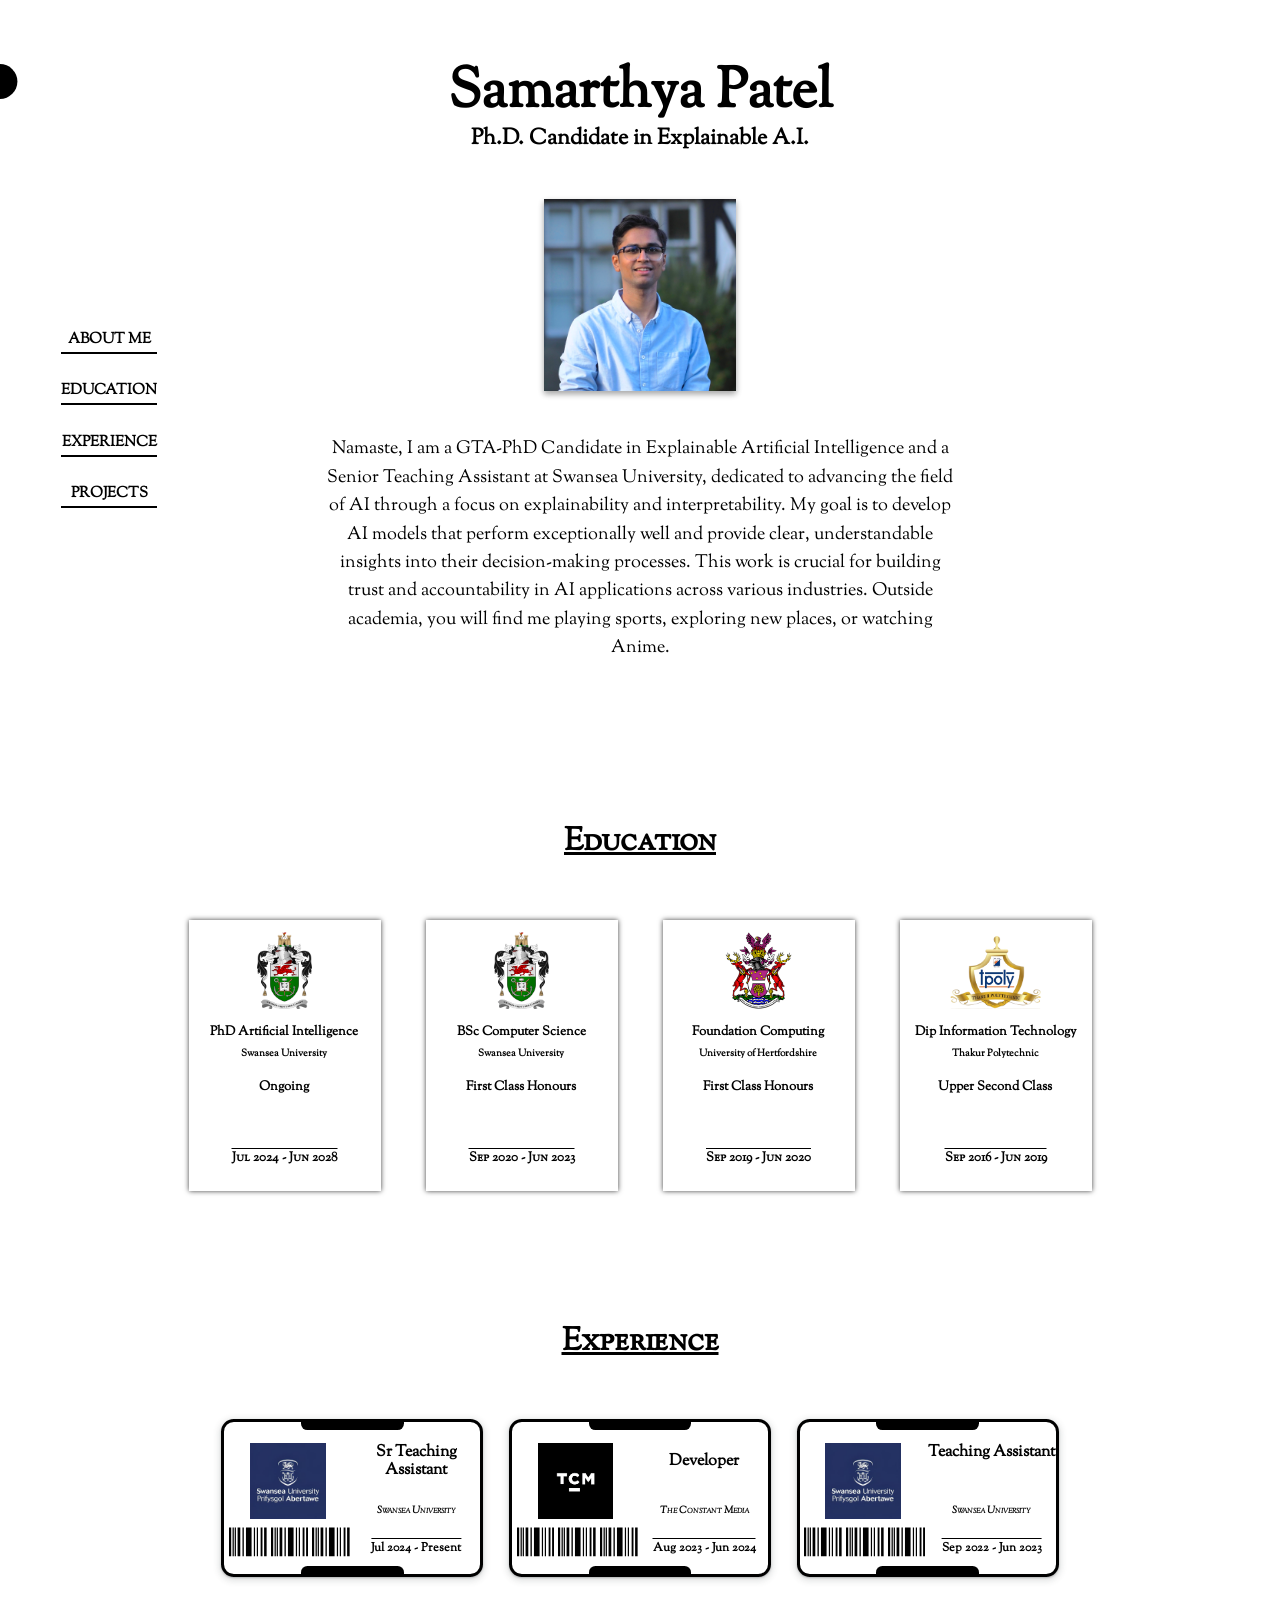
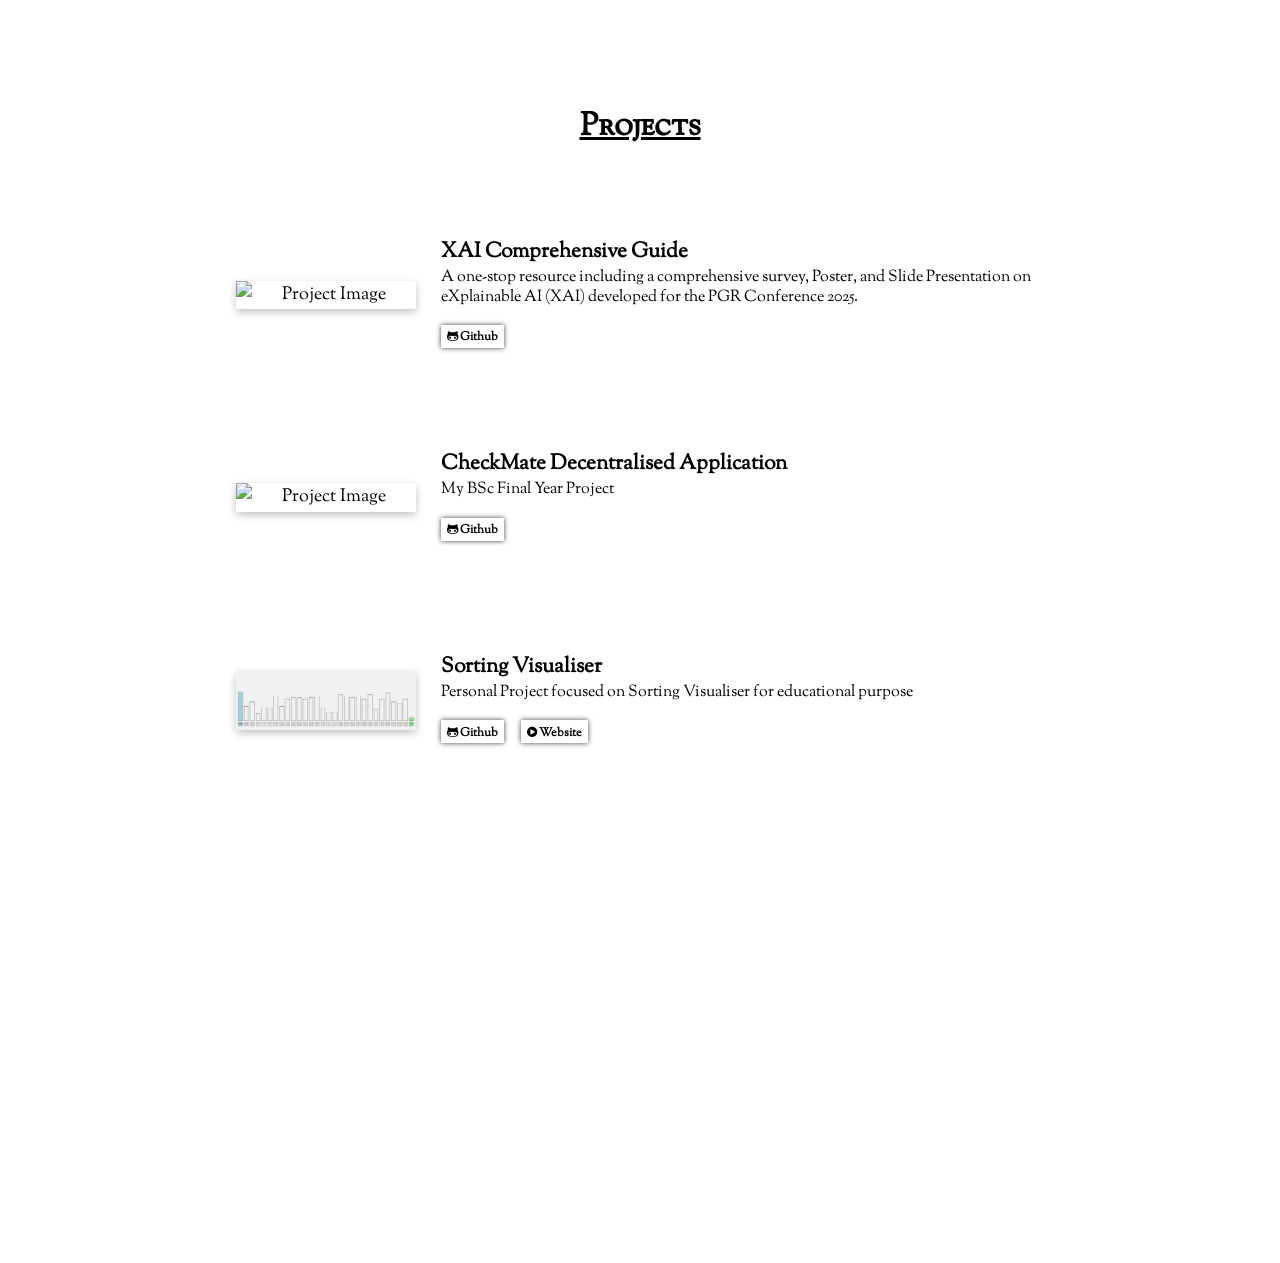
==== commit 7df60f6b: "Add files via upload" ====
--- a/index.html
+++ b/index.html
@@ -4,7 +4,7 @@
     <meta charset="UTF-8">
     <meta name="viewport" content="width=device-width, initial-scale=1.0">
     <title>Sir Patel Jr</title>
-
+    <link rel="icon" href="/icon.png" type="image/x-icon">
 
     <link href="https://fonts.googleapis.com/css2?family=Sorts+Mill+Goudy:ital@0;1&family=VT323&display=swap" rel="stylesheet">
 
@@ -67,6 +67,8 @@
         </div>
 
         <div class="spacer"></div>
+
+        <br>
 
         <div id="Education">
             
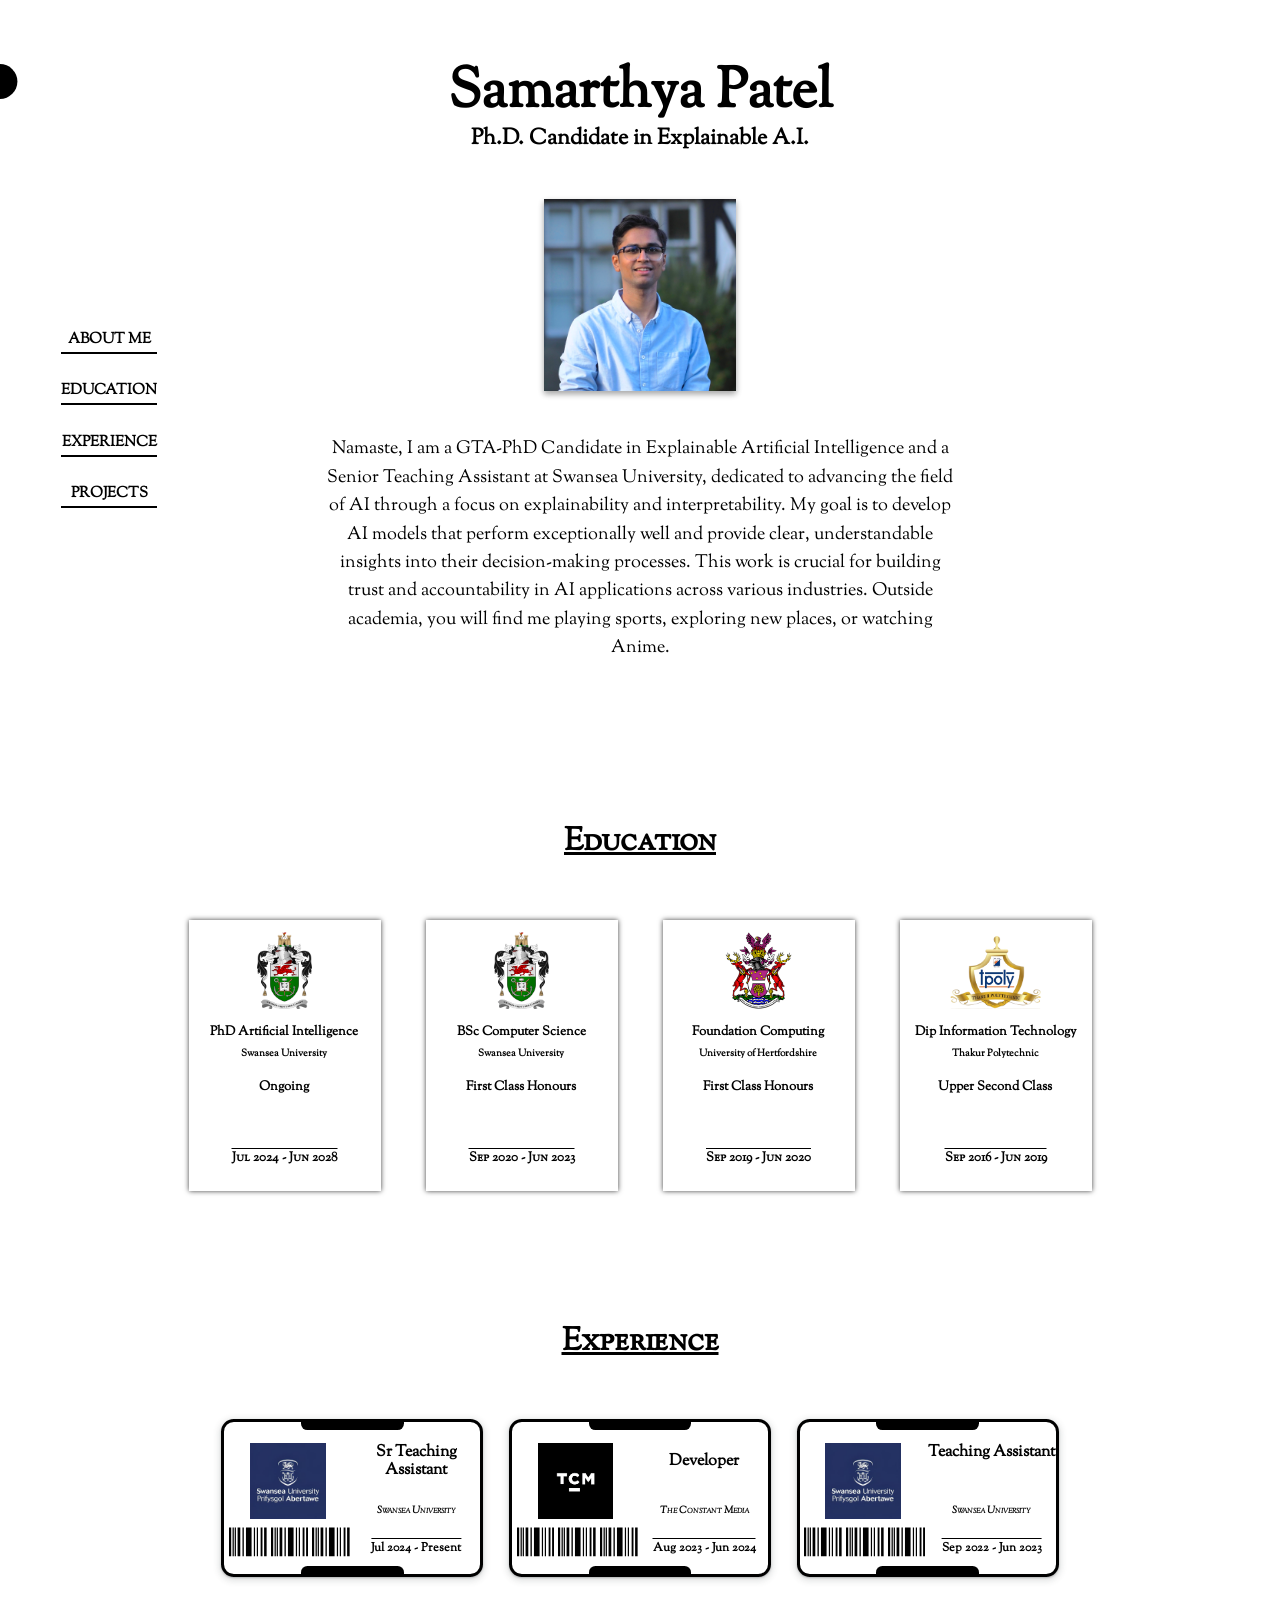
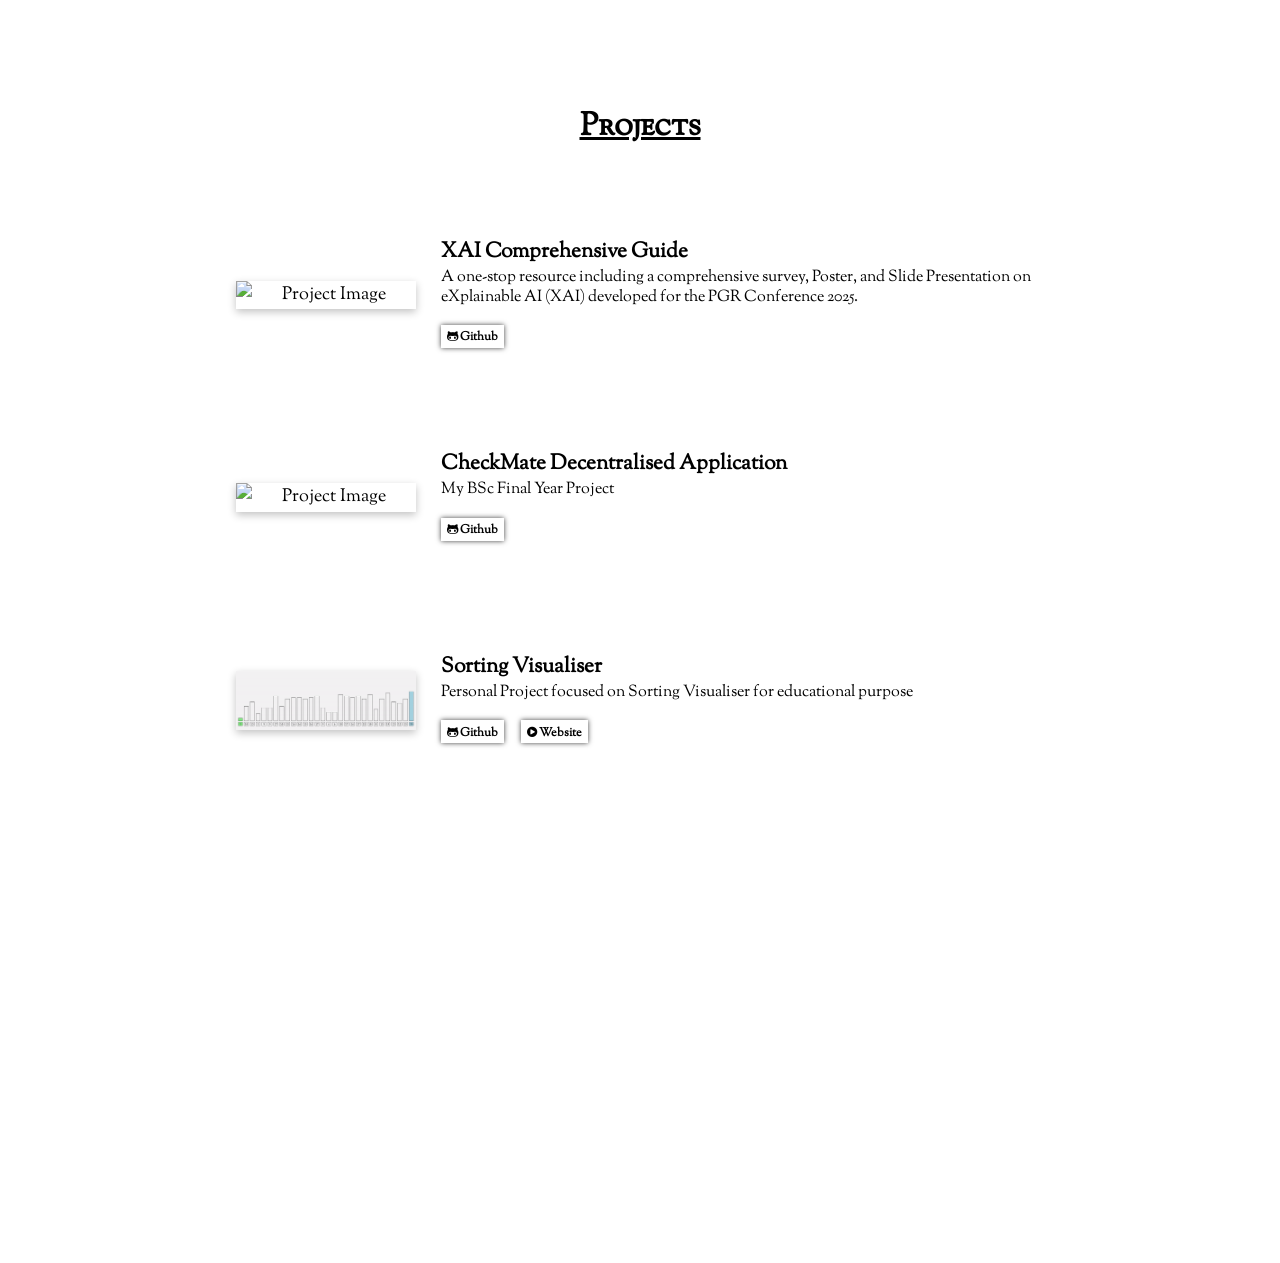
==== commit 5501cddd: "Update index.html" ====
--- a/index.html
+++ b/index.html
@@ -145,7 +145,7 @@
                 <h6 id="London" class="city"></h6>
                 <h6>&nbsp;BST</h6>
             </div>
-            <h6 class="">Sir Patel Jr. ©️ 2024 </h6>
+            <h6 class="">Sir Patel Jr. ©️ 2025 </h6>
             <div class="d-flex">
                 <h6 id="Mumbai" class="city"></h6>
                 <h6>&nbsp;IST</h6>
@@ -392,4 +392,4 @@
     </script>
     
 </body>
-</html>+</html>
--- a/footer.css
+++ b/footer.css
@@ -23,7 +23,7 @@
     justify-content: space-evenly;
 }
 
-#footer-section .switch {
+.switch {
     font-size: 17px;
     position: relative;
     display: inline-block;
@@ -32,13 +32,13 @@
     /* height: min(2rem, 4vh); */
 }
 
-#footer-section .switch input {
+.switch input {
     opacity: 0;
     width: 0;
     height: 0;
 }
 
-#footer-section .slider {
+.slider {
     position: absolute;
     top: 0;
     left: 0;
@@ -51,7 +51,7 @@
     cursor: none;
 }
 
-#footer-section .slider:before {
+.slider:before {
     position: absolute;
     content: "";
     height: 1.199rem;
@@ -64,11 +64,11 @@
     transition: .5s;
 }
 
-#footer-section input:checked + #footer-section .slider {
+ input:checked + .slider {
     background-color: var(--primary-color);
 }
 
-#footer-section input:checked + #footer-section .slider:before {
+ input:checked + .slider:before {
     transform: translateX(100%);
     box-shadow: inset 15px -4px 0px 15px var(--secondary-color);
 }
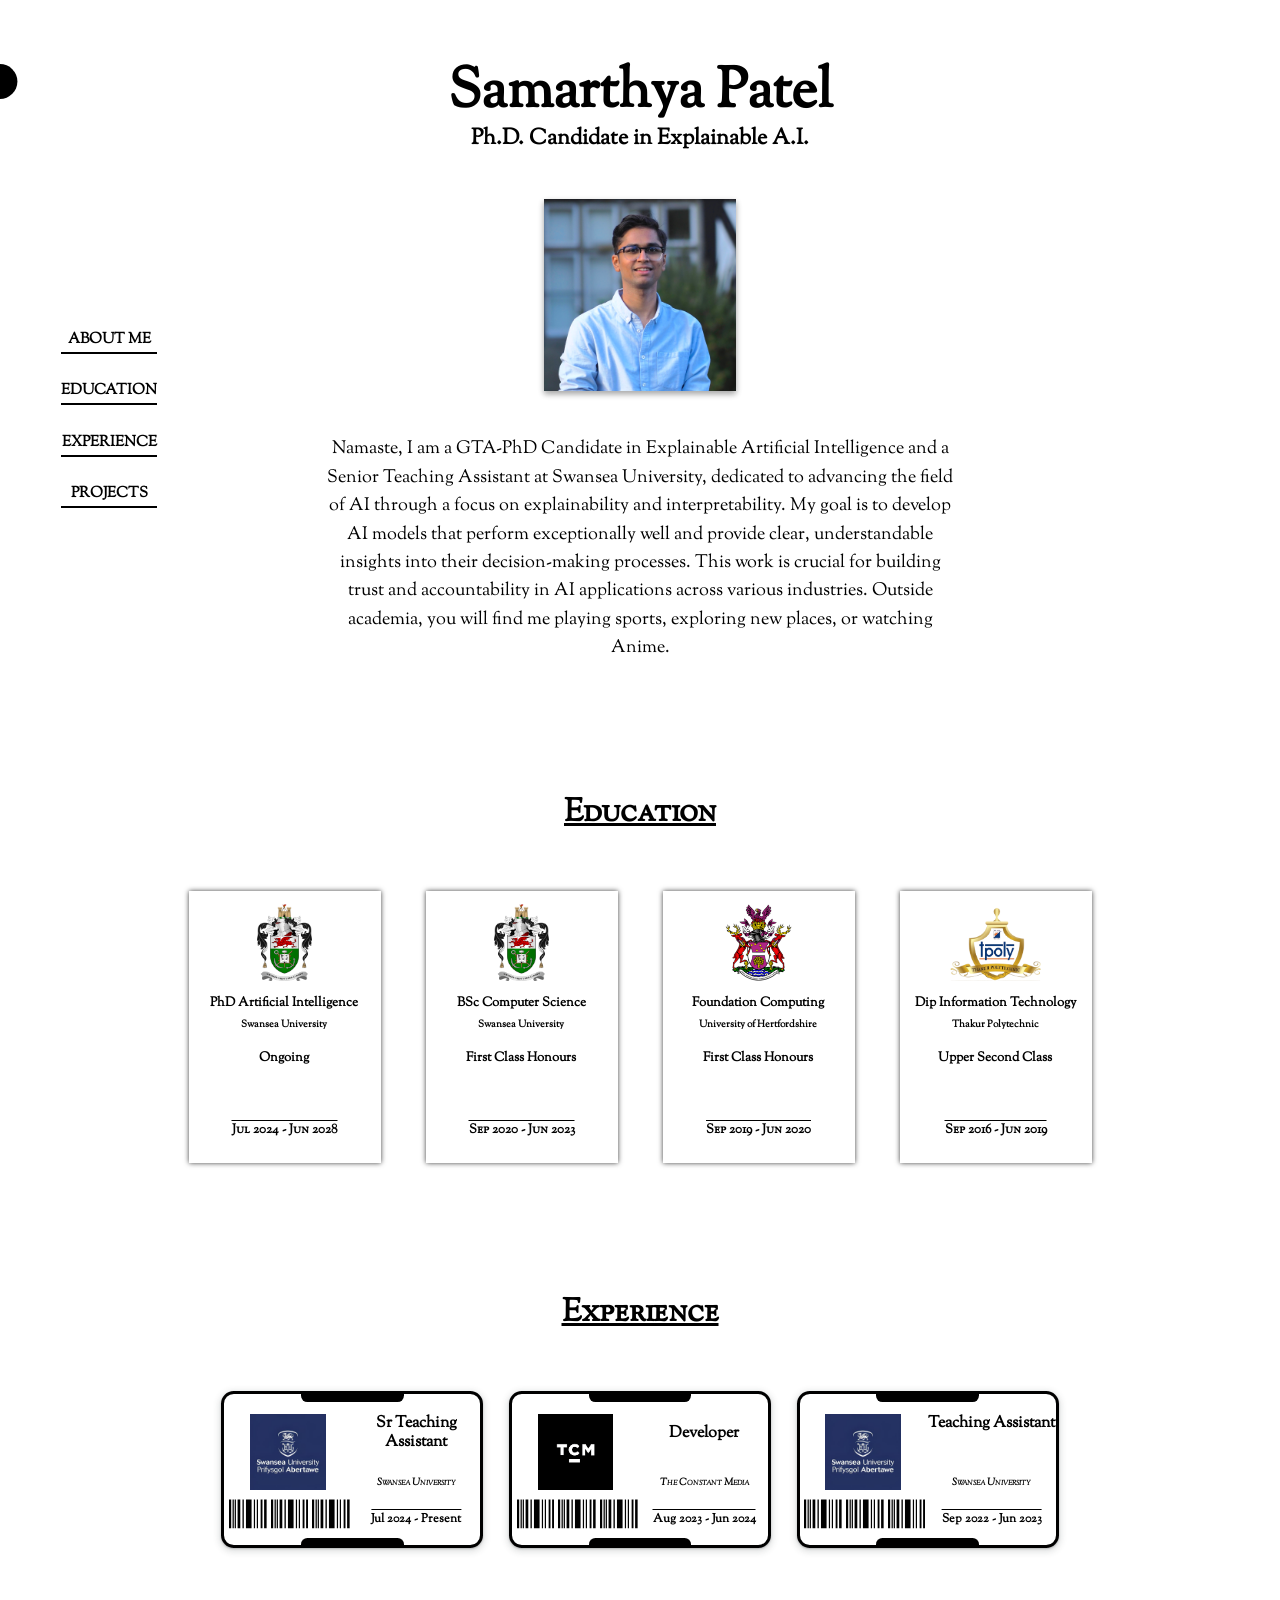
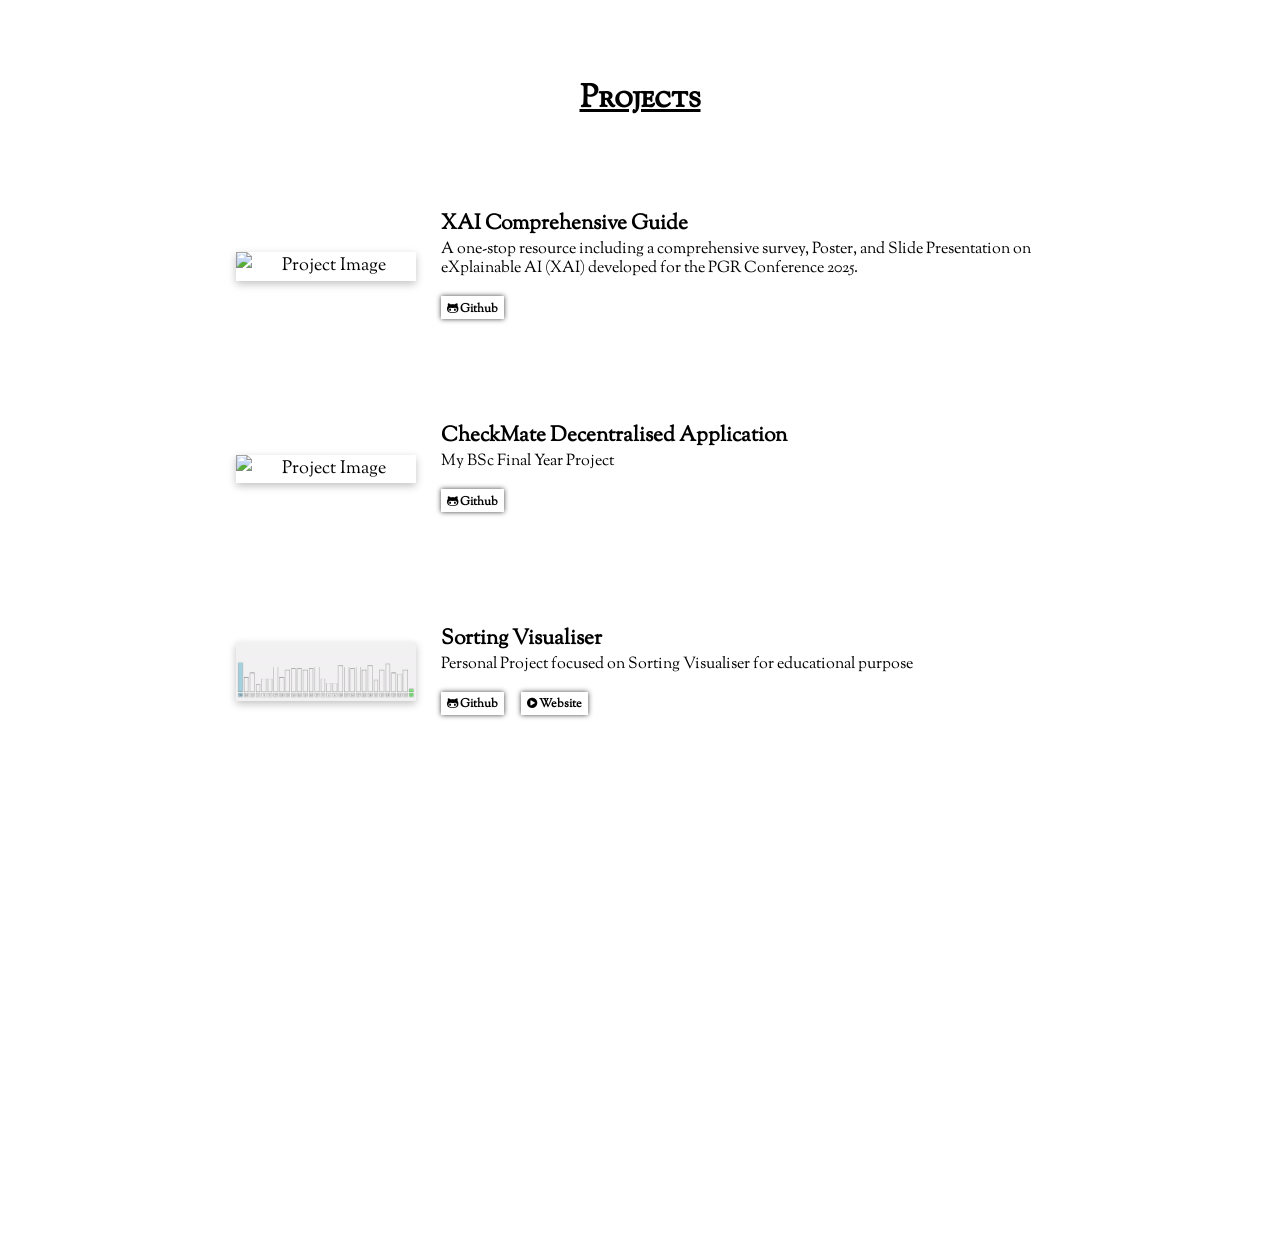
==== commit f31c87f0: "Add files via upload" ====
--- a/index.html
+++ b/index.html
@@ -67,8 +67,6 @@
         </div>
 
         <div class="spacer"></div>
-
-        <br>
 
         <div id="Education">
             
@@ -350,8 +348,6 @@
 
             const tiles = document.getElementsByClassName('tile');
 
-            console.log(tiles)
-
             lightMode.addEventListener('change', (e) => {
                 const isLight = e.target.checked;
 
@@ -392,4 +388,4 @@
     </script>
     
 </body>
-</html>
+</html>
--- a/education.css
+++ b/education.css
@@ -98,6 +98,7 @@
         justify-content: start;
         margin-left: 15vw;
         column-gap: 10vw;
+        width: 325vw;
     }
 
     .degree-cert {
